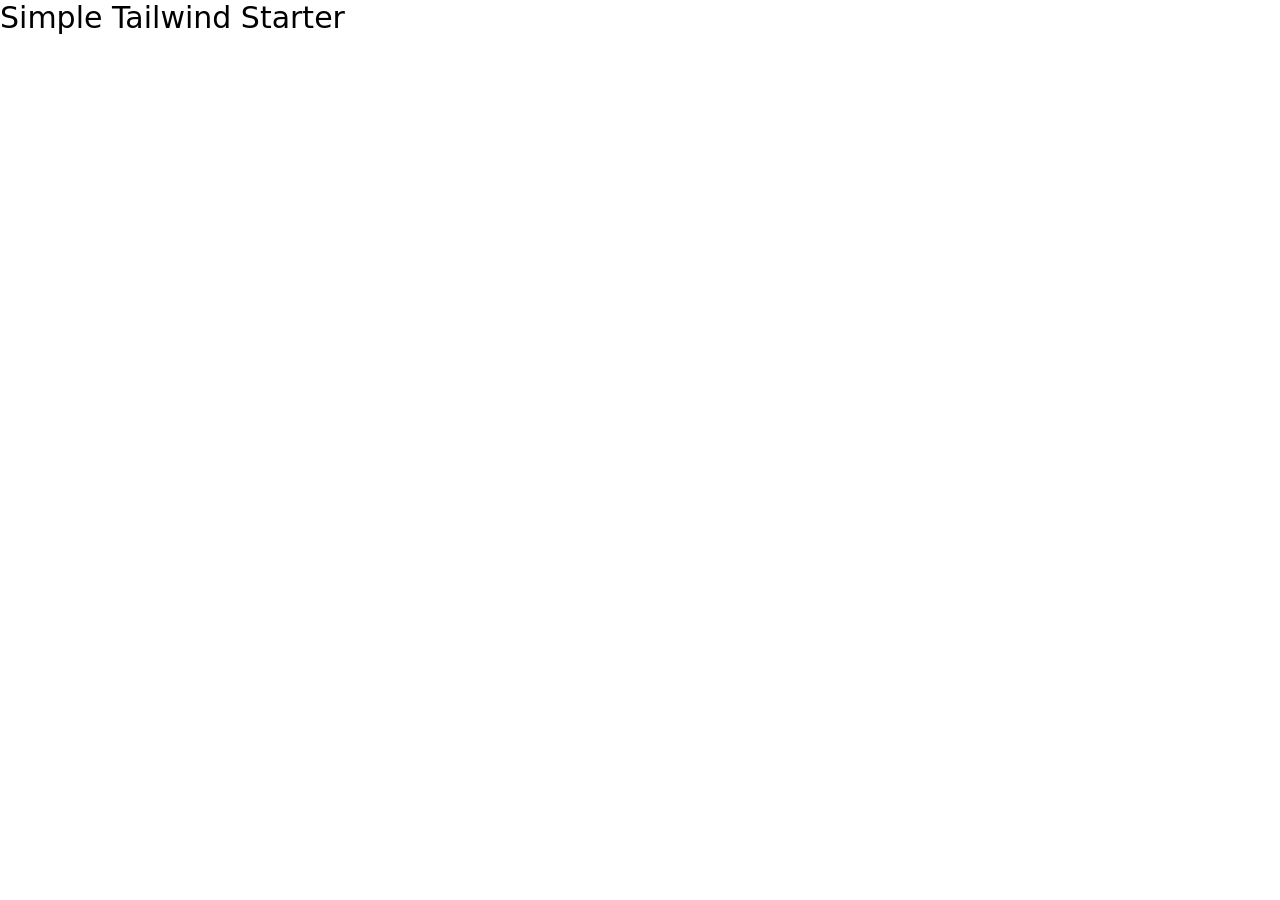
==== index.html @ d938ade9 "setup and initialization" ====
<!DOCTYPE html>
<html lang="en">
  <head>
    <meta charset="UTF-8" />
    <meta name="viewport" content="width=device-width, initial-scale=1.0" />
    <link rel="preconnect" href="https://fonts.googleapis.com" />
    <link rel="preconnect" href="https://fonts.gstatic.com" crossorigin />
    <link
      href="https://fonts.googleapis.com/css2?family=Bai+Jamjuree:wght@400;600&family=Mulish:wght@300;400;500;600;700&display=swap"
      rel="stylesheet"
    />
    <link rel="stylesheet" href="css/style.css" />
    <title>Clipboard</title>
  </head>
  <body>
    <h1 class="text-3xl">Simple Tailwind Starter</h1>
  </body>
</html>
---- css/style.css ----
/*
! tailwindcss v3.3.3 | MIT License | https://tailwindcss.com
*/

/*
1. Prevent padding and border from affecting element width. (https://github.com/mozdevs/cssremedy/issues/4)
2. Allow adding a border to an element by just adding a border-width. (https://github.com/tailwindcss/tailwindcss/pull/116)
*/

*,
::before,
::after {
  box-sizing: border-box;
  /* 1 */
  border-width: 0;
  /* 2 */
  border-style: solid;
  /* 2 */
  border-color: #e5e7eb;
  /* 2 */
}

::before,
::after {
  --tw-content: '';
}

/*
1. Use a consistent sensible line-height in all browsers.
2. Prevent adjustments of font size after orientation changes in iOS.
3. Use a more readable tab size.
4. Use the user's configured `sans` font-family by default.
5. Use the user's configured `sans` font-feature-settings by default.
6. Use the user's configured `sans` font-variation-settings by default.
*/

html {
  line-height: 1.5;
  /* 1 */
  -webkit-text-size-adjust: 100%;
  /* 2 */
  -moz-tab-size: 4;
  /* 3 */
  -o-tab-size: 4;
     tab-size: 4;
  /* 3 */
  font-family: ui-sans-serif, system-ui, -apple-system, BlinkMacSystemFont, "Segoe UI", Roboto, "Helvetica Neue", Arial, "Noto Sans", sans-serif, "Apple Color Emoji", "Segoe UI Emoji", "Segoe UI Symbol", "Noto Color Emoji";
  /* 4 */
  font-feature-settings: normal;
  /* 5 */
  font-variation-settings: normal;
  /* 6 */
}

/*
1. Remove the margin in all browsers.
2. Inherit line-height from `html` so users can set them as a class directly on the `html` element.
*/

body {
  margin: 0;
  /* 1 */
  line-height: inherit;
  /* 2 */
}

/*
1. Add the correct height in Firefox.
2. Correct the inheritance of border color in Firefox. (https://bugzilla.mozilla.org/show_bug.cgi?id=190655)
3. Ensure horizontal rules are visible by default.
*/

hr {
  height: 0;
  /* 1 */
  color: inherit;
  /* 2 */
  border-top-width: 1px;
  /* 3 */
}

/*
Add the correct text decoration in Chrome, Edge, and Safari.
*/

abbr:where([title]) {
  -webkit-text-decoration: underline dotted;
          text-decoration: underline dotted;
}

/*
Remove the default font size and weight for headings.
*/

h1,
h2,
h3,
h4,
h5,
h6 {
  font-size: inherit;
  font-weight: inherit;
}

/*
Reset links to optimize for opt-in styling instead of opt-out.
*/

a {
  color: inherit;
  text-decoration: inherit;
}

/*
Add the correct font weight in Edge and Safari.
*/

b,
strong {
  font-weight: bolder;
}

/*
1. Use the user's configured `mono` font family by default.
2. Correct the odd `em` font sizing in all browsers.
*/

code,
kbd,
samp,
pre {
  font-family: ui-monospace, SFMono-Regular, Menlo, Monaco, Consolas, "Liberation Mono", "Courier New", monospace;
  /* 1 */
  font-size: 1em;
  /* 2 */
}

/*
Add the correct font size in all browsers.
*/

small {
  font-size: 80%;
}

/*
Prevent `sub` and `sup` elements from affecting the line height in all browsers.
*/

sub,
sup {
  font-size: 75%;
  line-height: 0;
  position: relative;
  vertical-align: baseline;
}

sub {
  bottom: -0.25em;
}

sup {
  top: -0.5em;
}

/*
1. Remove text indentation from table contents in Chrome and Safari. (https://bugs.chromium.org/p/chromium/issues/detail?id=999088, https://bugs.webkit.org/show_bug.cgi?id=201297)
2. Correct table border color inheritance in all Chrome and Safari. (https://bugs.chromium.org/p/chromium/issues/detail?id=935729, https://bugs.webkit.org/show_bug.cgi?id=195016)
3. Remove gaps between table borders by default.
*/

table {
  text-indent: 0;
  /* 1 */
  border-color: inherit;
  /* 2 */
  border-collapse: collapse;
  /* 3 */
}

/*
1. Change the font styles in all browsers.
2. Remove the margin in Firefox and Safari.
3. Remove default padding in all browsers.
*/

button,
input,
optgroup,
select,
textarea {
  font-family: inherit;
  /* 1 */
  font-feature-settings: inherit;
  /* 1 */
  font-variation-settings: inherit;
  /* 1 */
  font-size: 100%;
  /* 1 */
  font-weight: inherit;
  /* 1 */
  line-height: inherit;
  /* 1 */
  color: inherit;
  /* 1 */
  margin: 0;
  /* 2 */
  padding: 0;
  /* 3 */
}

/*
Remove the inheritance of text transform in Edge and Firefox.
*/

button,
select {
  text-transform: none;
}

/*
1. Correct the inability to style clickable types in iOS and Safari.
2. Remove default button styles.
*/

button,
[type='button'],
[type='reset'],
[type='submit'] {
  -webkit-appearance: button;
  /* 1 */
  background-color: transparent;
  /* 2 */
  background-image: none;
  /* 2 */
}

/*
Use the modern Firefox focus style for all focusable elements.
*/

:-moz-focusring {
  outline: auto;
}

/*
Remove the additional `:invalid` styles in Firefox. (https://github.com/mozilla/gecko-dev/blob/2f9eacd9d3d995c937b4251a5557d95d494c9be1/layout/style/res/forms.css#L728-L737)
*/

:-moz-ui-invalid {
  box-shadow: none;
}

/*
Add the correct vertical alignment in Chrome and Firefox.
*/

progress {
  vertical-align: baseline;
}

/*
Correct the cursor style of increment and decrement buttons in Safari.
*/

::-webkit-inner-spin-button,
::-webkit-outer-spin-button {
  height: auto;
}

/*
1. Correct the odd appearance in Chrome and Safari.
2. Correct the outline style in Safari.
*/

[type='search'] {
  -webkit-appearance: textfield;
  /* 1 */
  outline-offset: -2px;
  /* 2 */
}

/*
Remove the inner padding in Chrome and Safari on macOS.
*/

::-webkit-search-decoration {
  -webkit-appearance: none;
}

/*
1. Correct the inability to style clickable types in iOS and Safari.
2. Change font properties to `inherit` in Safari.
*/

::-webkit-file-upload-button {
  -webkit-appearance: button;
  /* 1 */
  font: inherit;
  /* 2 */
}

/*
Add the correct display in Chrome and Safari.
*/

summary {
  display: list-item;
}

/*
Removes the default spacing and border for appropriate elements.
*/

blockquote,
dl,
dd,
h1,
h2,
h3,
h4,
h5,
h6,
hr,
figure,
p,
pre {
  margin: 0;
}

fieldset {
  margin: 0;
  padding: 0;
}

legend {
  padding: 0;
}

ol,
ul,
menu {
  list-style: none;
  margin: 0;
  padding: 0;
}

/*
Reset default styling for dialogs.
*/

dialog {
  padding: 0;
}

/*
Prevent resizing textareas horizontally by default.
*/

textarea {
  resize: vertical;
}

/*
1. Reset the default placeholder opacity in Firefox. (https://github.com/tailwindlabs/tailwindcss/issues/3300)
2. Set the default placeholder color to the user's configured gray 400 color.
*/

input::-moz-placeholder, textarea::-moz-placeholder {
  opacity: 1;
  /* 1 */
  color: #9ca3af;
  /* 2 */
}

input::placeholder,
textarea::placeholder {
  opacity: 1;
  /* 1 */
  color: #9ca3af;
  /* 2 */
}

/*
Set the default cursor for buttons.
*/

button,
[role="button"] {
  cursor: pointer;
}

/*
Make sure disabled buttons don't get the pointer cursor.
*/

:disabled {
  cursor: default;
}

/*
1. Make replaced elements `display: block` by default. (https://github.com/mozdevs/cssremedy/issues/14)
2. Add `vertical-align: middle` to align replaced elements more sensibly by default. (https://github.com/jensimmons/cssremedy/issues/14#issuecomment-634934210)
   This can trigger a poorly considered lint error in some tools but is included by design.
*/

img,
svg,
video,
canvas,
audio,
iframe,
embed,
object {
  display: block;
  /* 1 */
  vertical-align: middle;
  /* 2 */
}

/*
Constrain images and videos to the parent width and preserve their intrinsic aspect ratio. (https://github.com/mozdevs/cssremedy/issues/14)
*/

img,
video {
  max-width: 100%;
  height: auto;
}

/* Make elements with the HTML hidden attribute stay hidden by default */

[hidden] {
  display: none;
}

*, ::before, ::after {
  --tw-border-spacing-x: 0;
  --tw-border-spacing-y: 0;
  --tw-translate-x: 0;
  --tw-translate-y: 0;
  --tw-rotate: 0;
  --tw-skew-x: 0;
  --tw-skew-y: 0;
  --tw-scale-x: 1;
  --tw-scale-y: 1;
  --tw-pan-x:  ;
  --tw-pan-y:  ;
  --tw-pinch-zoom:  ;
  --tw-scroll-snap-strictness: proximity;
  --tw-gradient-from-position:  ;
  --tw-gradient-via-position:  ;
  --tw-gradient-to-position:  ;
  --tw-ordinal:  ;
  --tw-slashed-zero:  ;
  --tw-numeric-figure:  ;
  --tw-numeric-spacing:  ;
  --tw-numeric-fraction:  ;
  --tw-ring-inset:  ;
  --tw-ring-offset-width: 0px;
  --tw-ring-offset-color: #fff;
  --tw-ring-color: rgb(59 130 246 / 0.5);
  --tw-ring-offset-shadow: 0 0 #0000;
  --tw-ring-shadow: 0 0 #0000;
  --tw-shadow: 0 0 #0000;
  --tw-shadow-colored: 0 0 #0000;
  --tw-blur:  ;
  --tw-brightness:  ;
  --tw-contrast:  ;
  --tw-grayscale:  ;
  --tw-hue-rotate:  ;
  --tw-invert:  ;
  --tw-saturate:  ;
  --tw-sepia:  ;
  --tw-drop-shadow:  ;
  --tw-backdrop-blur:  ;
  --tw-backdrop-brightness:  ;
  --tw-backdrop-contrast:  ;
  --tw-backdrop-grayscale:  ;
  --tw-backdrop-hue-rotate:  ;
  --tw-backdrop-invert:  ;
  --tw-backdrop-opacity:  ;
  --tw-backdrop-saturate:  ;
  --tw-backdrop-sepia:  ;
}

::backdrop {
  --tw-border-spacing-x: 0;
  --tw-border-spacing-y: 0;
  --tw-translate-x: 0;
  --tw-translate-y: 0;
  --tw-rotate: 0;
  --tw-skew-x: 0;
  --tw-skew-y: 0;
  --tw-scale-x: 1;
  --tw-scale-y: 1;
  --tw-pan-x:  ;
  --tw-pan-y:  ;
  --tw-pinch-zoom:  ;
  --tw-scroll-snap-strictness: proximity;
  --tw-gradient-from-position:  ;
  --tw-gradient-via-position:  ;
  --tw-gradient-to-position:  ;
  --tw-ordinal:  ;
  --tw-slashed-zero:  ;
  --tw-numeric-figure:  ;
  --tw-numeric-spacing:  ;
  --tw-numeric-fraction:  ;
  --tw-ring-inset:  ;
  --tw-ring-offset-width: 0px;
  --tw-ring-offset-color: #fff;
  --tw-ring-color: rgb(59 130 246 / 0.5);
  --tw-ring-offset-shadow: 0 0 #0000;
  --tw-ring-shadow: 0 0 #0000;
  --tw-shadow: 0 0 #0000;
  --tw-shadow-colored: 0 0 #0000;
  --tw-blur:  ;
  --tw-brightness:  ;
  --tw-contrast:  ;
  --tw-grayscale:  ;
  --tw-hue-rotate:  ;
  --tw-invert:  ;
  --tw-saturate:  ;
  --tw-sepia:  ;
  --tw-drop-shadow:  ;
  --tw-backdrop-blur:  ;
  --tw-backdrop-brightness:  ;
  --tw-backdrop-contrast:  ;
  --tw-backdrop-grayscale:  ;
  --tw-backdrop-hue-rotate:  ;
  --tw-backdrop-invert:  ;
  --tw-backdrop-opacity:  ;
  --tw-backdrop-saturate:  ;
  --tw-backdrop-sepia:  ;
}

.bg-red-100 {
  --tw-bg-opacity: 1;
  background-color: rgb(254 226 226 / var(--tw-bg-opacity));
}

.text-3xl {
  font-size: 1.875rem;
  line-height: 2.25rem;
}
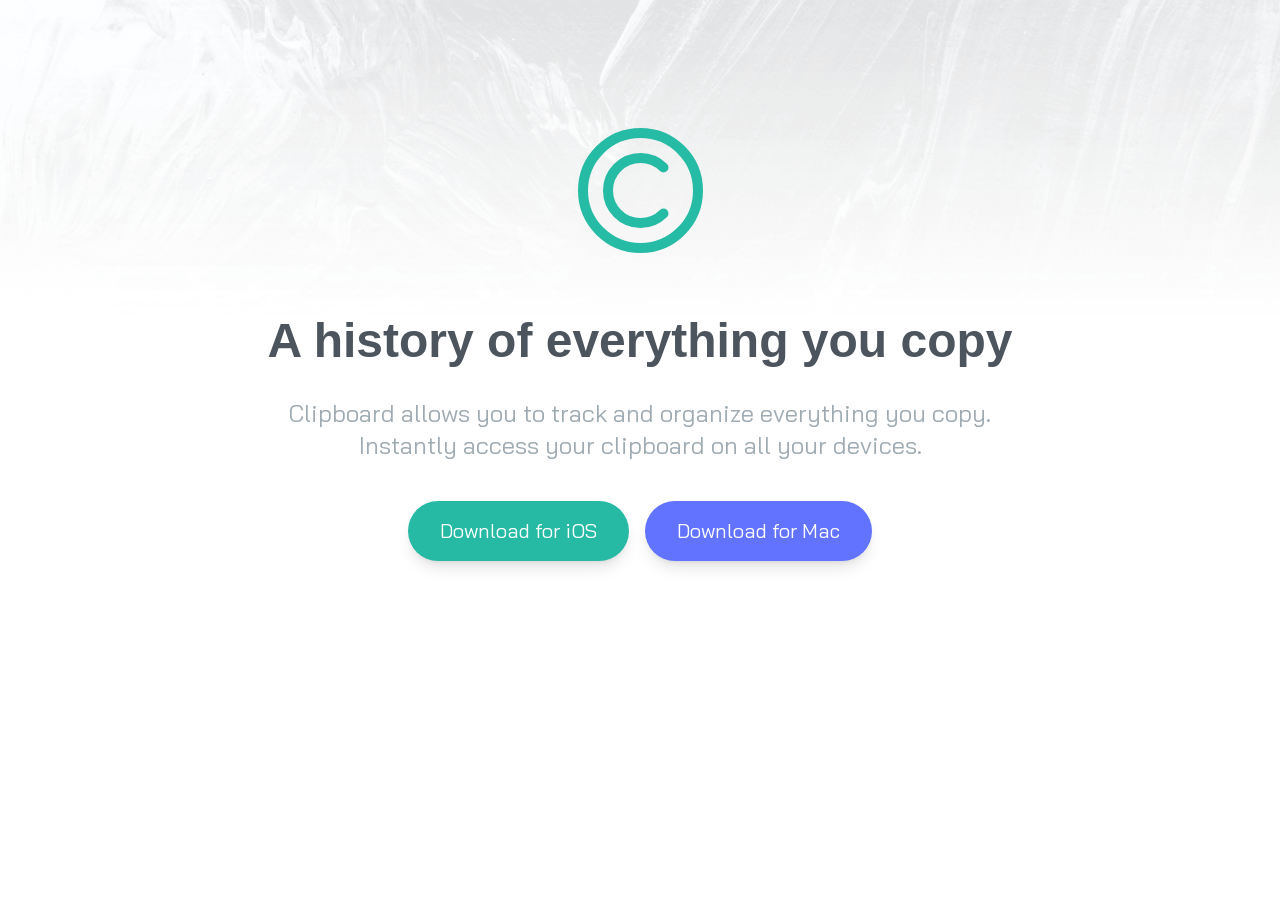
==== commit ba92f287: "hero section" ====
--- a/index.html
+++ b/index.html
@@ -13,6 +13,47 @@
     <title>Clipboard</title>
   </head>
   <body>
-    <h1 class="text-3xl">Simple Tailwind Starter</h1>
+    <!-- Hero Section -->
+    <section id="hero">
+      <div class="max-w-6xl mx-auto text-center mb-40 px-10 pt-16">
+        <svg
+          width="125"
+          height="125"
+          class="mx-auto my-16"
+          xmlns="http://www.w3.org/2000/svg"
+        >
+          <g stroke="#26BBA4" stroke-width="10" fill="none" fill-rule="evenodd">
+            <circle cx="62.5" cy="62.5" r="57.5" />
+            <path
+              d="M85.481 85.481c-12.692 12.692-33.27 12.692-45.962 0s-12.692-33.27 0-45.962 33.27-12.692 45.962 0"
+              stroke-linecap="round"
+            />
+          </g>
+        </svg>
+        <h3 class="mb-8 text-4xl font-bold text-darkGrayishBlue md:text-5xl">
+          A history of everything you copy
+        </h3>
+        <p class="max-w-3xl mx-auto mb-10 text-2xl text-grayishBlue">
+          Clipboard allows you to track and organize everything you copy.
+          Instantly access your clipboard on all your devices.
+        </p>
+
+        <!-- Button Container -->
+        <div
+          class="flex flex-col justify-center w-full space-y-6 text-xl text-white md:flex-row md:space-y-0 md:space-x-4"
+        >
+          <a
+            href="#"
+            class="p-4 px-8 rounded-full shadow-lg bg-strongCyan duration-200 hover:opacity-80"
+            >Download for iOS
+          </a>
+          <a
+            href="#"
+            class="p-4 px-8 rounded-full shadow-lg bg-lightBlue duration-200 hover:opacity-80"
+            >Download for Mac
+          </a>
+        </div>
+      </div>
+    </section>
   </body>
 </html>
--- a/css/style.css
+++ b/css/style.css
@@ -44,7 +44,7 @@
   -o-tab-size: 4;
      tab-size: 4;
   /* 3 */
-  font-family: ui-sans-serif, system-ui, -apple-system, BlinkMacSystemFont, "Segoe UI", Roboto, "Helvetica Neue", Arial, "Noto Sans", sans-serif, "Apple Color Emoji", "Segoe UI Emoji", "Segoe UI Symbol", "Noto Color Emoji";
+  font-family: Bai Jamjuree, sans-serif;
   /* 4 */
   font-feature-settings: normal;
   /* 5 */
@@ -534,12 +534,173 @@
   --tw-backdrop-sepia:  ;
 }
 
-.bg-red-100 {
+.mx-auto {
+  margin-left: auto;
+  margin-right: auto;
+}
+
+.my-16 {
+  margin-top: 4rem;
+  margin-bottom: 4rem;
+}
+
+.mb-10 {
+  margin-bottom: 2.5rem;
+}
+
+.mb-40 {
+  margin-bottom: 10rem;
+}
+
+.mb-8 {
+  margin-bottom: 2rem;
+}
+
+.flex {
+  display: flex;
+}
+
+.w-full {
+  width: 100%;
+}
+
+.max-w-3xl {
+  max-width: 48rem;
+}
+
+.max-w-6xl {
+  max-width: 72rem;
+}
+
+.flex-col {
+  flex-direction: column;
+}
+
+.justify-center {
+  justify-content: center;
+}
+
+.space-y-6 > :not([hidden]) ~ :not([hidden]) {
+  --tw-space-y-reverse: 0;
+  margin-top: calc(1.5rem * calc(1 - var(--tw-space-y-reverse)));
+  margin-bottom: calc(1.5rem * var(--tw-space-y-reverse));
+}
+
+.rounded-full {
+  border-radius: 9999px;
+}
+
+.bg-lightBlue {
   --tw-bg-opacity: 1;
-  background-color: rgb(254 226 226 / var(--tw-bg-opacity));
-}
-
-.text-3xl {
-  font-size: 1.875rem;
-  line-height: 2.25rem;
-}
+  background-color: hsl(233 100% 69% / var(--tw-bg-opacity));
+}
+
+.bg-strongCyan {
+  --tw-bg-opacity: 1;
+  background-color: hsl(171 66% 44% / var(--tw-bg-opacity));
+}
+
+.p-4 {
+  padding: 1rem;
+}
+
+.px-10 {
+  padding-left: 2.5rem;
+  padding-right: 2.5rem;
+}
+
+.px-8 {
+  padding-left: 2rem;
+  padding-right: 2rem;
+}
+
+.pt-16 {
+  padding-top: 4rem;
+}
+
+.text-center {
+  text-align: center;
+}
+
+.text-2xl {
+  font-size: 1.5rem;
+  line-height: 2rem;
+}
+
+.text-4xl {
+  font-size: 2.25rem;
+  line-height: 2.5rem;
+}
+
+.text-xl {
+  font-size: 1.25rem;
+  line-height: 1.75rem;
+}
+
+.font-bold {
+  font-weight: 700;
+}
+
+.text-darkGrayishBlue {
+  --tw-text-opacity: 1;
+  color: hsl(210 10% 33% / var(--tw-text-opacity));
+}
+
+.text-grayishBlue {
+  --tw-text-opacity: 1;
+  color: hsl(201 11% 66% / var(--tw-text-opacity));
+}
+
+.text-white {
+  --tw-text-opacity: 1;
+  color: rgb(255 255 255 / var(--tw-text-opacity));
+}
+
+.shadow-lg {
+  --tw-shadow: 0 10px 15px -3px rgb(0 0 0 / 0.1), 0 4px 6px -4px rgb(0 0 0 / 0.1);
+  --tw-shadow-colored: 0 10px 15px -3px var(--tw-shadow-color), 0 4px 6px -4px var(--tw-shadow-color);
+  box-shadow: var(--tw-ring-offset-shadow, 0 0 #0000), var(--tw-ring-shadow, 0 0 #0000), var(--tw-shadow);
+}
+
+.duration-200 {
+  transition-duration: 200ms;
+}
+
+body {
+  background-image: url("../images/bg-header-desktop.png");
+  background-repeat: no-repeat;
+  background-size: contain;
+}
+
+@media (max-width: 576px) {
+  body {
+    background-image: url("../images/bg-header-mobile.png");
+  }
+}
+
+.hover\:opacity-80:hover {
+  opacity: 0.8;
+}
+
+@media (min-width: 768px) {
+  .md\:flex-row {
+    flex-direction: row;
+  }
+
+  .md\:space-x-4 > :not([hidden]) ~ :not([hidden]) {
+    --tw-space-x-reverse: 0;
+    margin-right: calc(1rem * var(--tw-space-x-reverse));
+    margin-left: calc(1rem * calc(1 - var(--tw-space-x-reverse)));
+  }
+
+  .md\:space-y-0 > :not([hidden]) ~ :not([hidden]) {
+    --tw-space-y-reverse: 0;
+    margin-top: calc(0px * calc(1 - var(--tw-space-y-reverse)));
+    margin-bottom: calc(0px * var(--tw-space-y-reverse));
+  }
+
+  .md\:text-5xl {
+    font-size: 3rem;
+    line-height: 1;
+  }
+}
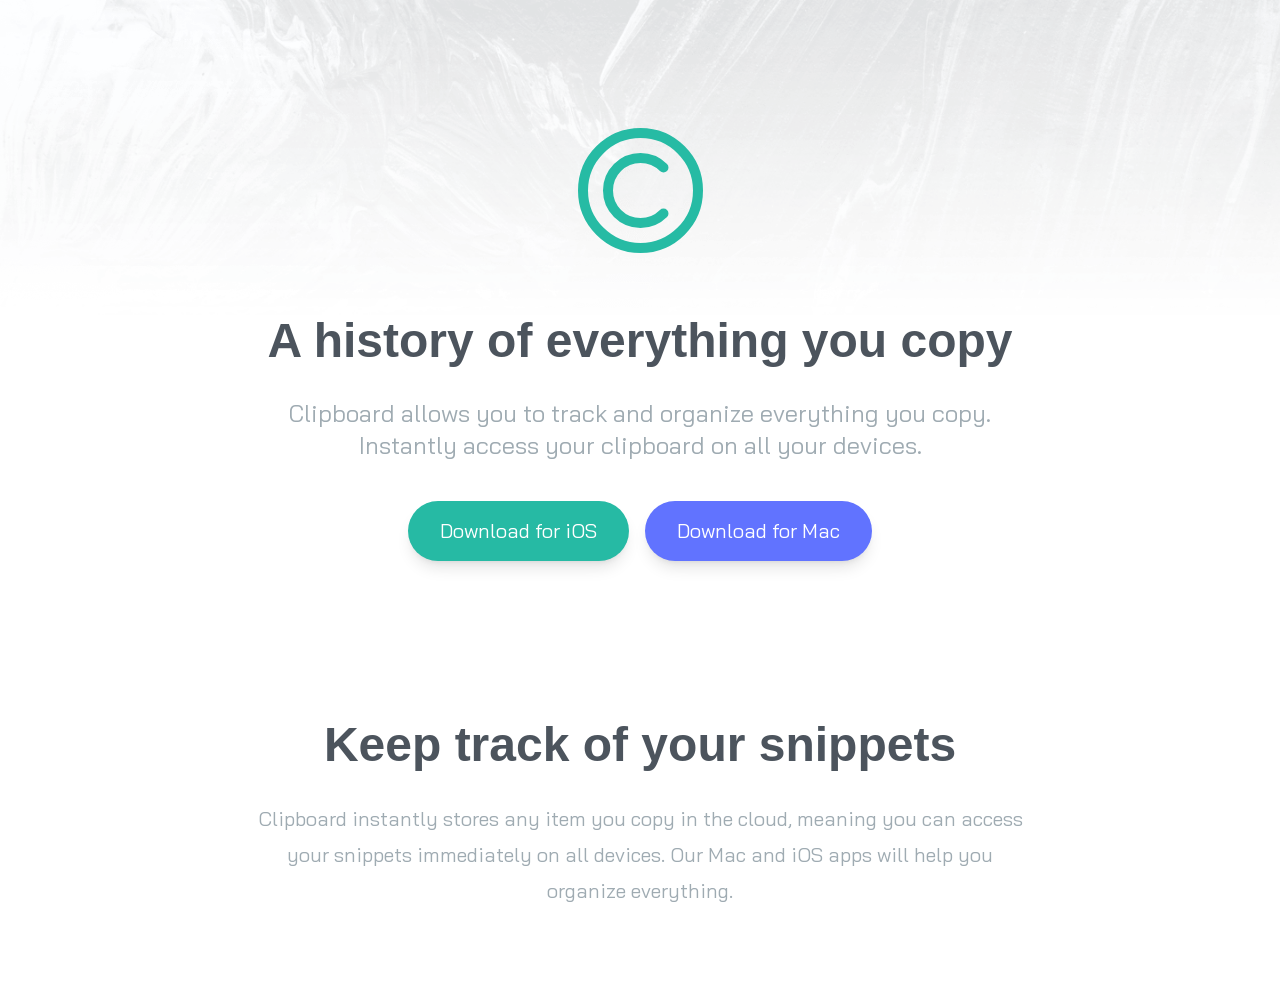
==== commit 0c9942af: "snippets section" ====
--- a/index.html
+++ b/index.html
@@ -15,7 +15,7 @@
   <body>
     <!-- Hero Section -->
     <section id="hero">
-      <div class="max-w-6xl mx-auto text-center mb-40 px-10 pt-16">
+      <div class="section-container mb-40 px-10 pt-16">
         <svg
           width="125"
           height="125"
@@ -30,18 +30,14 @@
             />
           </g>
         </svg>
-        <h3 class="mb-8 text-4xl font-bold text-darkGrayishBlue md:text-5xl">
-          A history of everything you copy
-        </h3>
+        <h3>A history of everything you copy</h3>
         <p class="max-w-3xl mx-auto mb-10 text-2xl text-grayishBlue">
           Clipboard allows you to track and organize everything you copy.
           Instantly access your clipboard on all your devices.
         </p>
 
         <!-- Button Container -->
-        <div
-          class="flex flex-col justify-center w-full space-y-6 text-xl text-white md:flex-row md:space-y-0 md:space-x-4"
-        >
+        <div class="button-container">
           <a
             href="#"
             class="p-4 px-8 rounded-full shadow-lg bg-strongCyan duration-200 hover:opacity-80"
@@ -55,5 +51,19 @@
         </div>
       </div>
     </section>
+
+    <!-- Snippets Section -->
+    <section id="snippets">
+      <div class="section-container my-20 px-10">
+        <h3>Keep track of your snippets</h3>
+        <p
+          class="max-w-3xl mx-auto mb-24 text-xl leading-9 text-center text-grayishBlue"
+        >
+          Clipboard instantly stores any item you copy in the cloud, meaning you
+          can access your snippets immediately on all devices. Our Mac and iOS
+          apps will help you organize everything.
+        </p>
+      </div>
+    </section>
   </body>
 </html>
--- a/css/style.css
+++ b/css/style.css
@@ -432,6 +432,22 @@
 
 [hidden] {
   display: none;
+}
+
+h3 {
+  margin-bottom: 2rem;
+  font-size: 2.25rem;
+  line-height: 2.5rem;
+  font-weight: 700;
+  --tw-text-opacity: 1;
+  color: hsl(210 10% 33% / var(--tw-text-opacity));
+}
+
+@media (min-width: 768px) {
+  h3 {
+    font-size: 3rem;
+    line-height: 1;
+  }
 }
 
 *, ::before, ::after {
@@ -544,46 +560,25 @@
   margin-bottom: 4rem;
 }
 
+.my-20 {
+  margin-top: 5rem;
+  margin-bottom: 5rem;
+}
+
 .mb-10 {
   margin-bottom: 2.5rem;
 }
 
+.mb-24 {
+  margin-bottom: 6rem;
+}
+
 .mb-40 {
   margin-bottom: 10rem;
 }
 
-.mb-8 {
-  margin-bottom: 2rem;
-}
-
-.flex {
-  display: flex;
-}
-
-.w-full {
-  width: 100%;
-}
-
 .max-w-3xl {
   max-width: 48rem;
-}
-
-.max-w-6xl {
-  max-width: 72rem;
-}
-
-.flex-col {
-  flex-direction: column;
-}
-
-.justify-center {
-  justify-content: center;
-}
-
-.space-y-6 > :not([hidden]) ~ :not([hidden]) {
-  --tw-space-y-reverse: 0;
-  margin-top: calc(1.5rem * calc(1 - var(--tw-space-y-reverse)));
-  margin-bottom: calc(1.5rem * var(--tw-space-y-reverse));
 }
 
 .rounded-full {
@@ -627,33 +622,18 @@
   line-height: 2rem;
 }
 
-.text-4xl {
-  font-size: 2.25rem;
-  line-height: 2.5rem;
-}
-
 .text-xl {
   font-size: 1.25rem;
   line-height: 1.75rem;
 }
 
-.font-bold {
-  font-weight: 700;
-}
-
-.text-darkGrayishBlue {
-  --tw-text-opacity: 1;
-  color: hsl(210 10% 33% / var(--tw-text-opacity));
+.leading-9 {
+  line-height: 2.25rem;
 }
 
 .text-grayishBlue {
   --tw-text-opacity: 1;
   color: hsl(201 11% 66% / var(--tw-text-opacity));
-}
-
-.text-white {
-  --tw-text-opacity: 1;
-  color: rgb(255 255 255 / var(--tw-text-opacity));
 }
 
 .shadow-lg {
@@ -666,6 +646,48 @@
   transition-duration: 200ms;
 }
 
+.section-container {
+  margin-left: auto;
+  margin-right: auto;
+  max-width: 72rem;
+  text-align: center;
+}
+
+.button-container {
+  display: flex;
+  width: 100%;
+  flex-direction: column;
+  justify-content: center;
+}
+
+.button-container > :not([hidden]) ~ :not([hidden]) {
+  --tw-space-y-reverse: 0;
+  margin-top: calc(1.5rem * calc(1 - var(--tw-space-y-reverse)));
+  margin-bottom: calc(1.5rem * var(--tw-space-y-reverse));
+}
+
+.button-container {
+  font-size: 1.25rem;
+  line-height: 1.75rem;
+  --tw-text-opacity: 1;
+  color: rgb(255 255 255 / var(--tw-text-opacity));
+}
+
+@media (min-width: 768px) {
+  .button-container {
+    flex-direction: row;
+  }
+
+  .button-container > :not([hidden]) ~ :not([hidden]) {
+    --tw-space-y-reverse: 0;
+    margin-top: calc(0px * calc(1 - var(--tw-space-y-reverse)));
+    margin-bottom: calc(0px * var(--tw-space-y-reverse));
+    --tw-space-x-reverse: 0;
+    margin-right: calc(1rem * var(--tw-space-x-reverse));
+    margin-left: calc(1rem * calc(1 - var(--tw-space-x-reverse)));
+  }
+}
+
 body {
   background-image: url("../images/bg-header-desktop.png");
   background-repeat: no-repeat;
@@ -681,26 +703,3 @@
 .hover\:opacity-80:hover {
   opacity: 0.8;
 }
-
-@media (min-width: 768px) {
-  .md\:flex-row {
-    flex-direction: row;
-  }
-
-  .md\:space-x-4 > :not([hidden]) ~ :not([hidden]) {
-    --tw-space-x-reverse: 0;
-    margin-right: calc(1rem * var(--tw-space-x-reverse));
-    margin-left: calc(1rem * calc(1 - var(--tw-space-x-reverse)));
-  }
-
-  .md\:space-y-0 > :not([hidden]) ~ :not([hidden]) {
-    --tw-space-y-reverse: 0;
-    margin-top: calc(0px * calc(1 - var(--tw-space-y-reverse)));
-    margin-bottom: calc(0px * var(--tw-space-y-reverse));
-  }
-
-  .md\:text-5xl {
-    font-size: 3rem;
-    line-height: 1;
-  }
-}
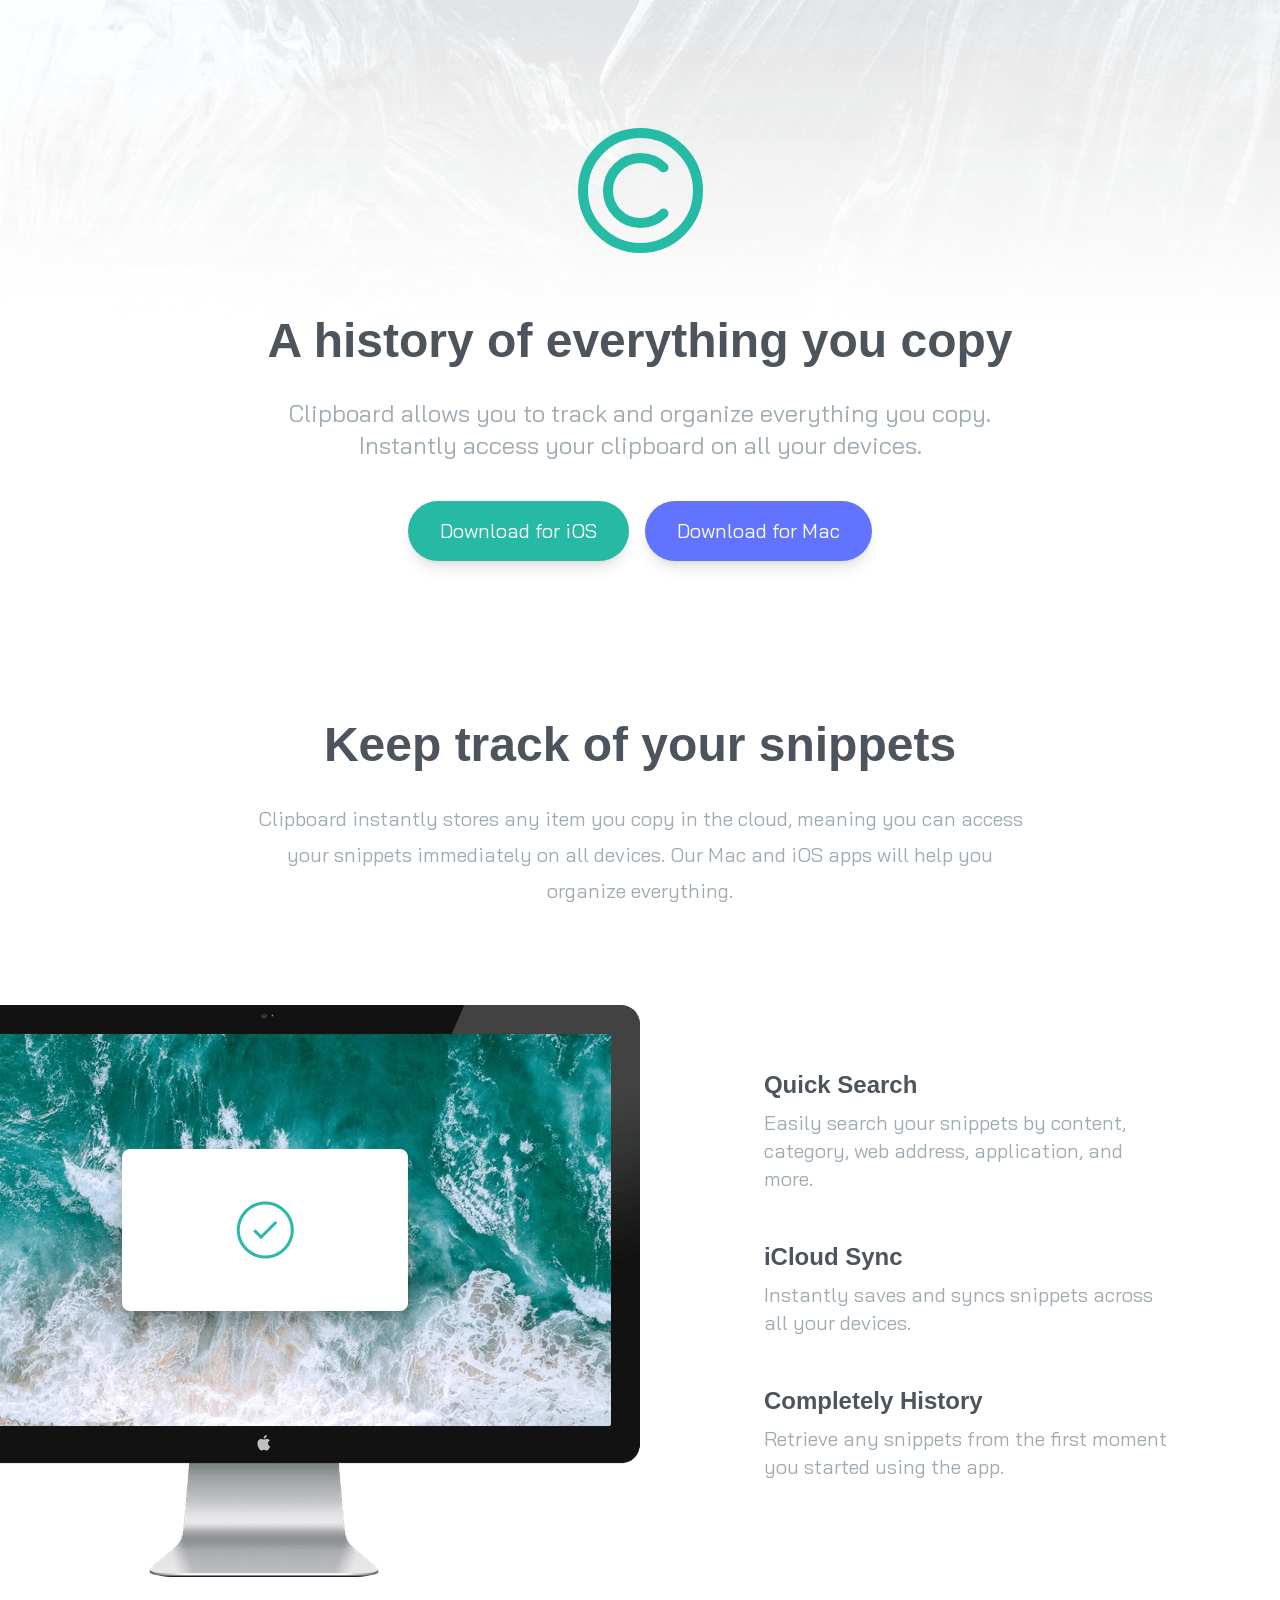
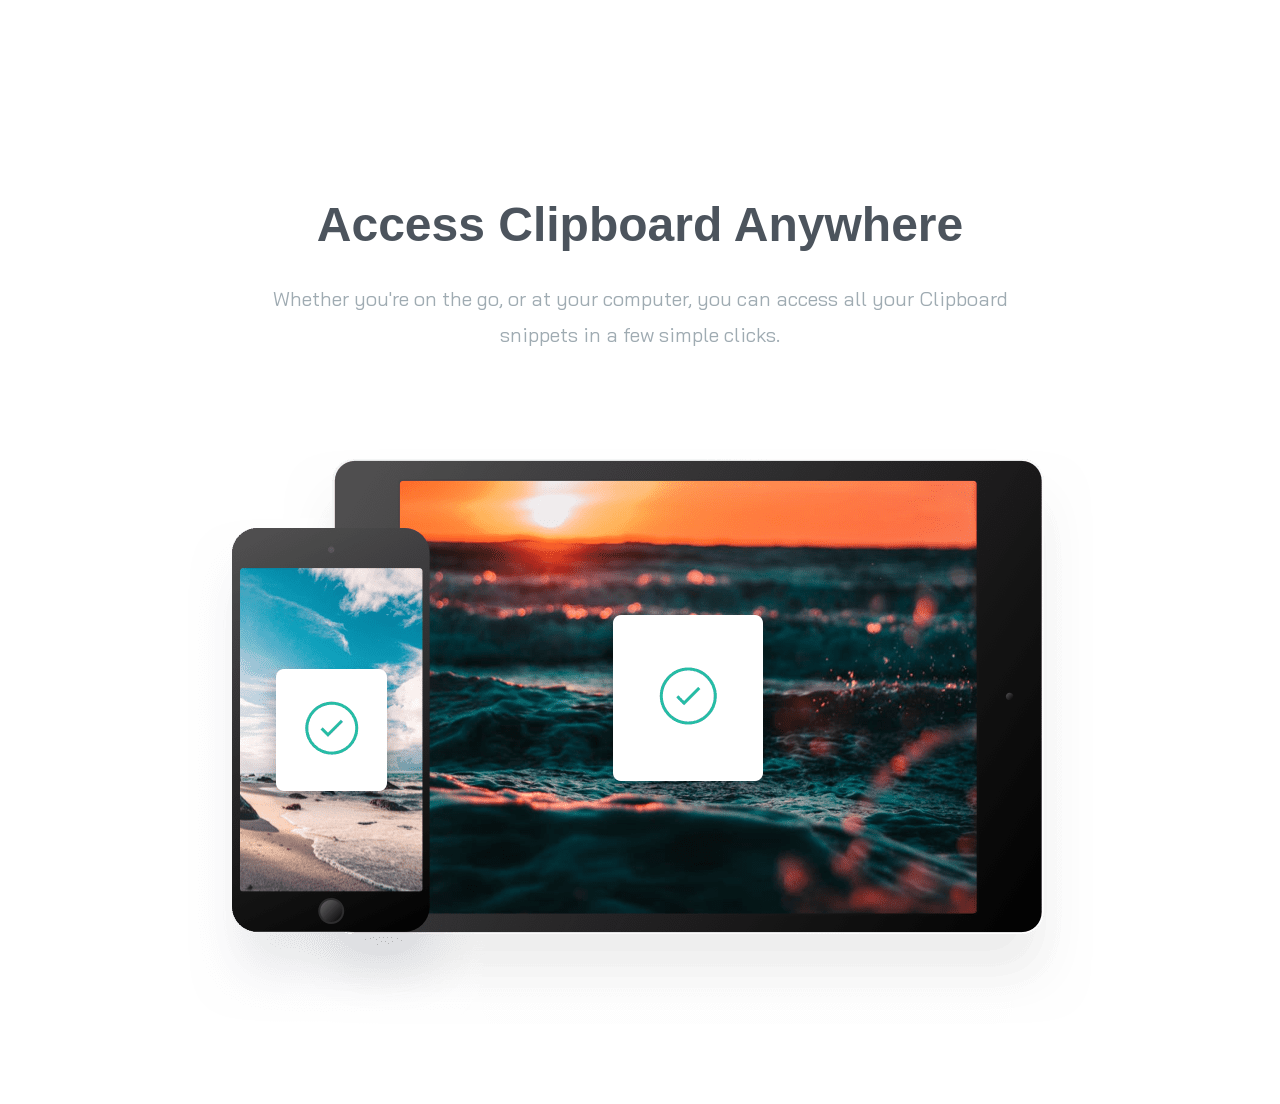
==== commit c0e5c291: "features section" ====
--- a/index.html
+++ b/index.html
@@ -65,5 +65,70 @@
         </p>
       </div>
     </section>
+
+    <!-- Features Section -->
+    <section id="features">
+      <div class="section-container my-20">
+        <div class="relative flex flex-col md:flex-row md:space-x-32">
+          <!-- Image -->
+          <div class="md:w-1/2">
+            <img
+              src="images/image-computer.png"
+              alt=""
+              class="md:absolute top-0 right-[50%]"
+            />
+          </div>
+
+          <!-- Items Container -->
+          <div
+            class="flex flex-col mt-16 mb-24 space-y-12 text-xl md:w-1/2 md:mb-60 md:text-left md:pl-16"
+          >
+            <!-- Item 1 -->
+            <div>
+              <h5 class="mb-2 text-2xl font-bold text-darkGrayishBlue">
+                Quick Search
+              </h5>
+              <p class="max-w-md text-grayishBlue">
+                Easily search your snippets by content, category, web address,
+                application, and more.
+              </p>
+            </div>
+            <!-- Item 2 -->
+            <div>
+              <h5 class="mb-2 text-2xl font-bold text-darkGrayishBlue">
+                iCloud Sync
+              </h5>
+              <p class="max-w-md text-grayishBlue">
+                Instantly saves and syncs snippets across all your devices.
+              </p>
+            </div>
+            <!-- Item 3 -->
+            <div>
+              <h5 class="mb-2 text-2xl font-bold text-darkGrayishBlue">
+                Completely History
+              </h5>
+              <p class="max-w-md text-grayishBlue">
+                Retrieve any snippets from the first moment you started using
+                the app.
+              </p>
+            </div>
+          </div>
+        </div>
+      </div>
+    </section>
+
+    <!-- Access Anywhere Section -->
+    <section id="access">
+      <div class="section-container my-20">
+        <h3>Access Clipboard Anywhere</h3>
+        <p
+          class="max-w-3xl mx-auto mb-24 text-xl leading-9 text-center text-grayishBlue"
+        >
+          Whether you're on the go, or at your computer, you can access all your
+          Clipboard snippets in a few simple clicks.
+        </p>
+        <img src="images/image-devices.png" alt="" class="mx-auto" />
+      </div>
+    </section>
   </body>
 </html>
--- a/css/style.css
+++ b/css/style.css
@@ -550,6 +550,18 @@
   --tw-backdrop-sepia:  ;
 }
 
+.relative {
+  position: relative;
+}
+
+.right-\[50\%\] {
+  right: 50%;
+}
+
+.top-0 {
+  top: 0px;
+}
+
 .mx-auto {
   margin-left: auto;
   margin-right: auto;
@@ -577,8 +589,34 @@
   margin-bottom: 10rem;
 }
 
+.mt-16 {
+  margin-top: 4rem;
+}
+
+.mb-2 {
+  margin-bottom: 0.5rem;
+}
+
+.flex {
+  display: flex;
+}
+
 .max-w-3xl {
   max-width: 48rem;
+}
+
+.max-w-md {
+  max-width: 28rem;
+}
+
+.flex-col {
+  flex-direction: column;
+}
+
+.space-y-12 > :not([hidden]) ~ :not([hidden]) {
+  --tw-space-y-reverse: 0;
+  margin-top: calc(3rem * calc(1 - var(--tw-space-y-reverse)));
+  margin-bottom: calc(3rem * var(--tw-space-y-reverse));
 }
 
 .rounded-full {
@@ -627,6 +665,10 @@
   line-height: 1.75rem;
 }
 
+.font-bold {
+  font-weight: 700;
+}
+
 .leading-9 {
   line-height: 2.25rem;
 }
@@ -634,6 +676,11 @@
 .text-grayishBlue {
   --tw-text-opacity: 1;
   color: hsl(201 11% 66% / var(--tw-text-opacity));
+}
+
+.text-darkGrayishBlue {
+  --tw-text-opacity: 1;
+  color: hsl(210 10% 33% / var(--tw-text-opacity));
 }
 
 .shadow-lg {
@@ -650,6 +697,8 @@
   margin-left: auto;
   margin-right: auto;
   max-width: 72rem;
+  padding-left: 2.5rem;
+  padding-right: 2.5rem;
   text-align: center;
 }
 
@@ -703,3 +752,35 @@
 .hover\:opacity-80:hover {
   opacity: 0.8;
 }
+
+@media (min-width: 768px) {
+  .md\:absolute {
+    position: absolute;
+  }
+
+  .md\:mb-60 {
+    margin-bottom: 15rem;
+  }
+
+  .md\:w-1\/2 {
+    width: 50%;
+  }
+
+  .md\:flex-row {
+    flex-direction: row;
+  }
+
+  .md\:space-x-32 > :not([hidden]) ~ :not([hidden]) {
+    --tw-space-x-reverse: 0;
+    margin-right: calc(8rem * var(--tw-space-x-reverse));
+    margin-left: calc(8rem * calc(1 - var(--tw-space-x-reverse)));
+  }
+
+  .md\:pl-16 {
+    padding-left: 4rem;
+  }
+
+  .md\:text-left {
+    text-align: left;
+  }
+}
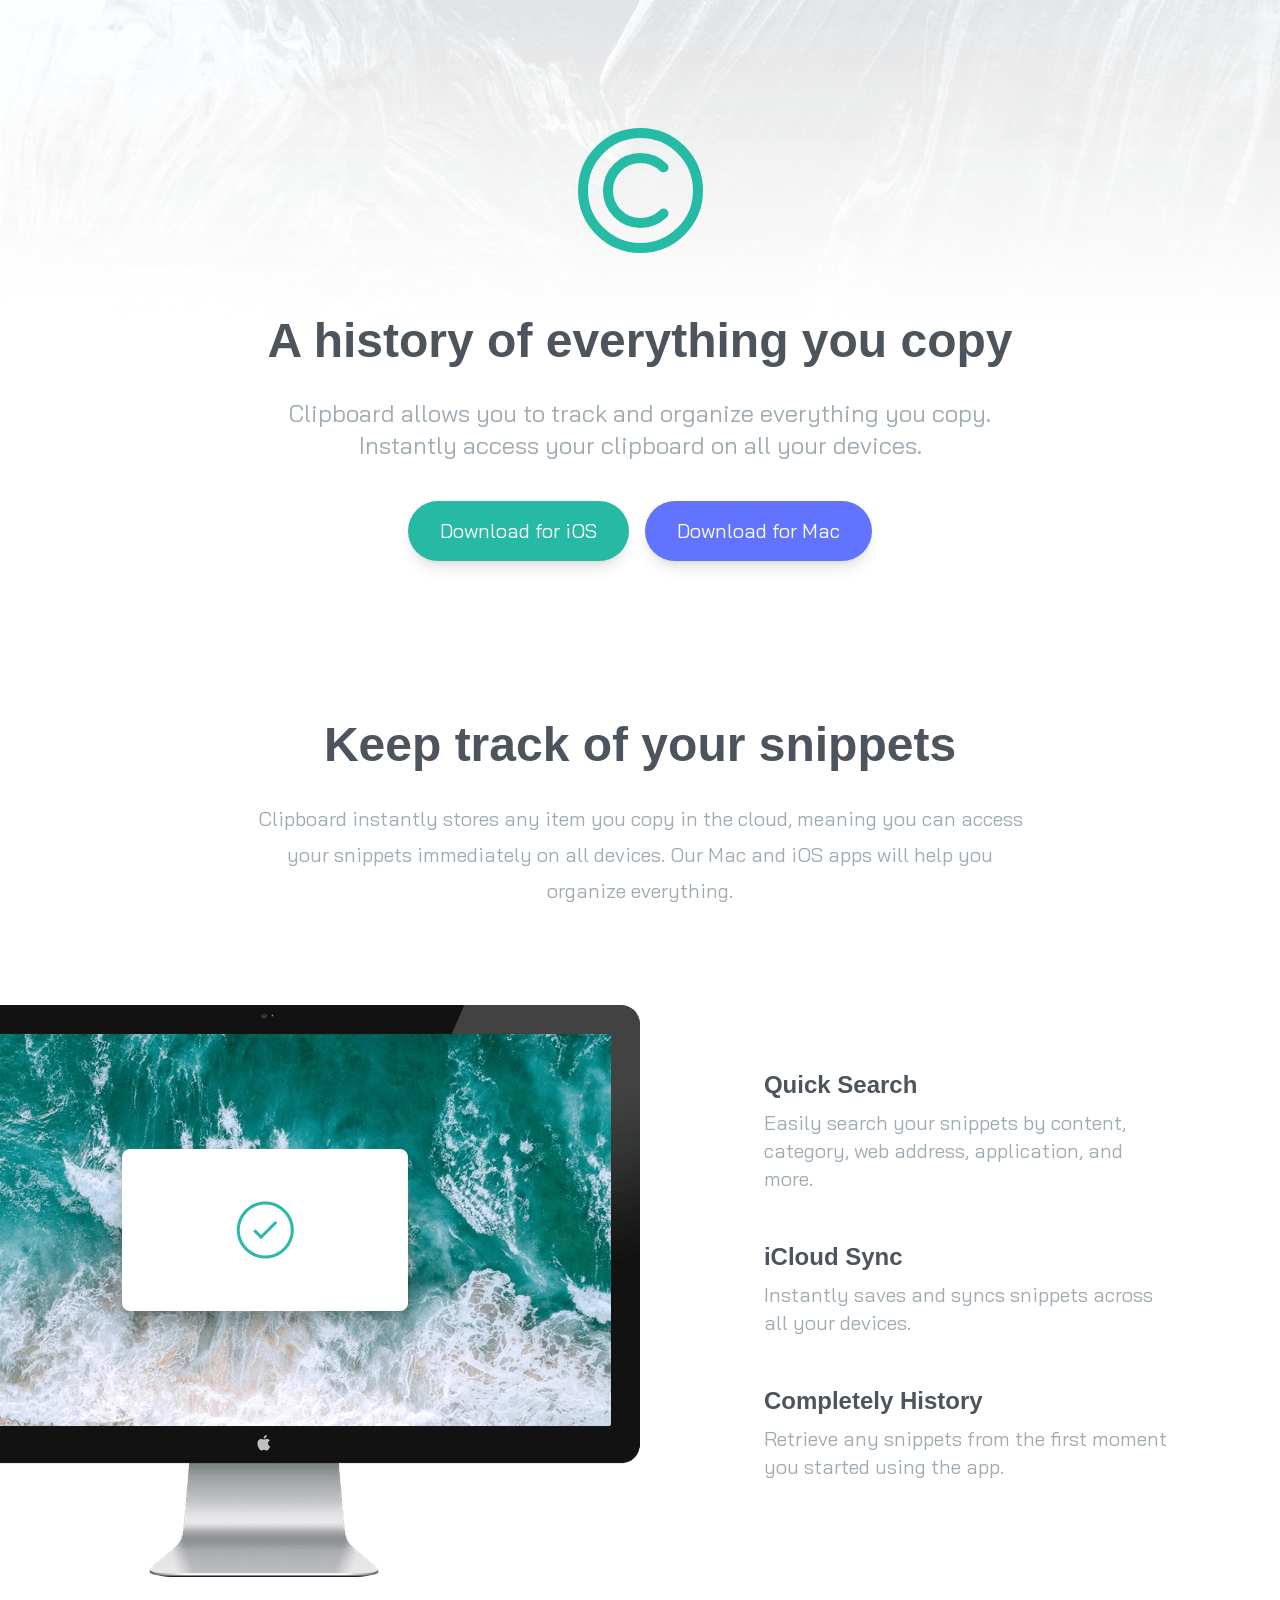
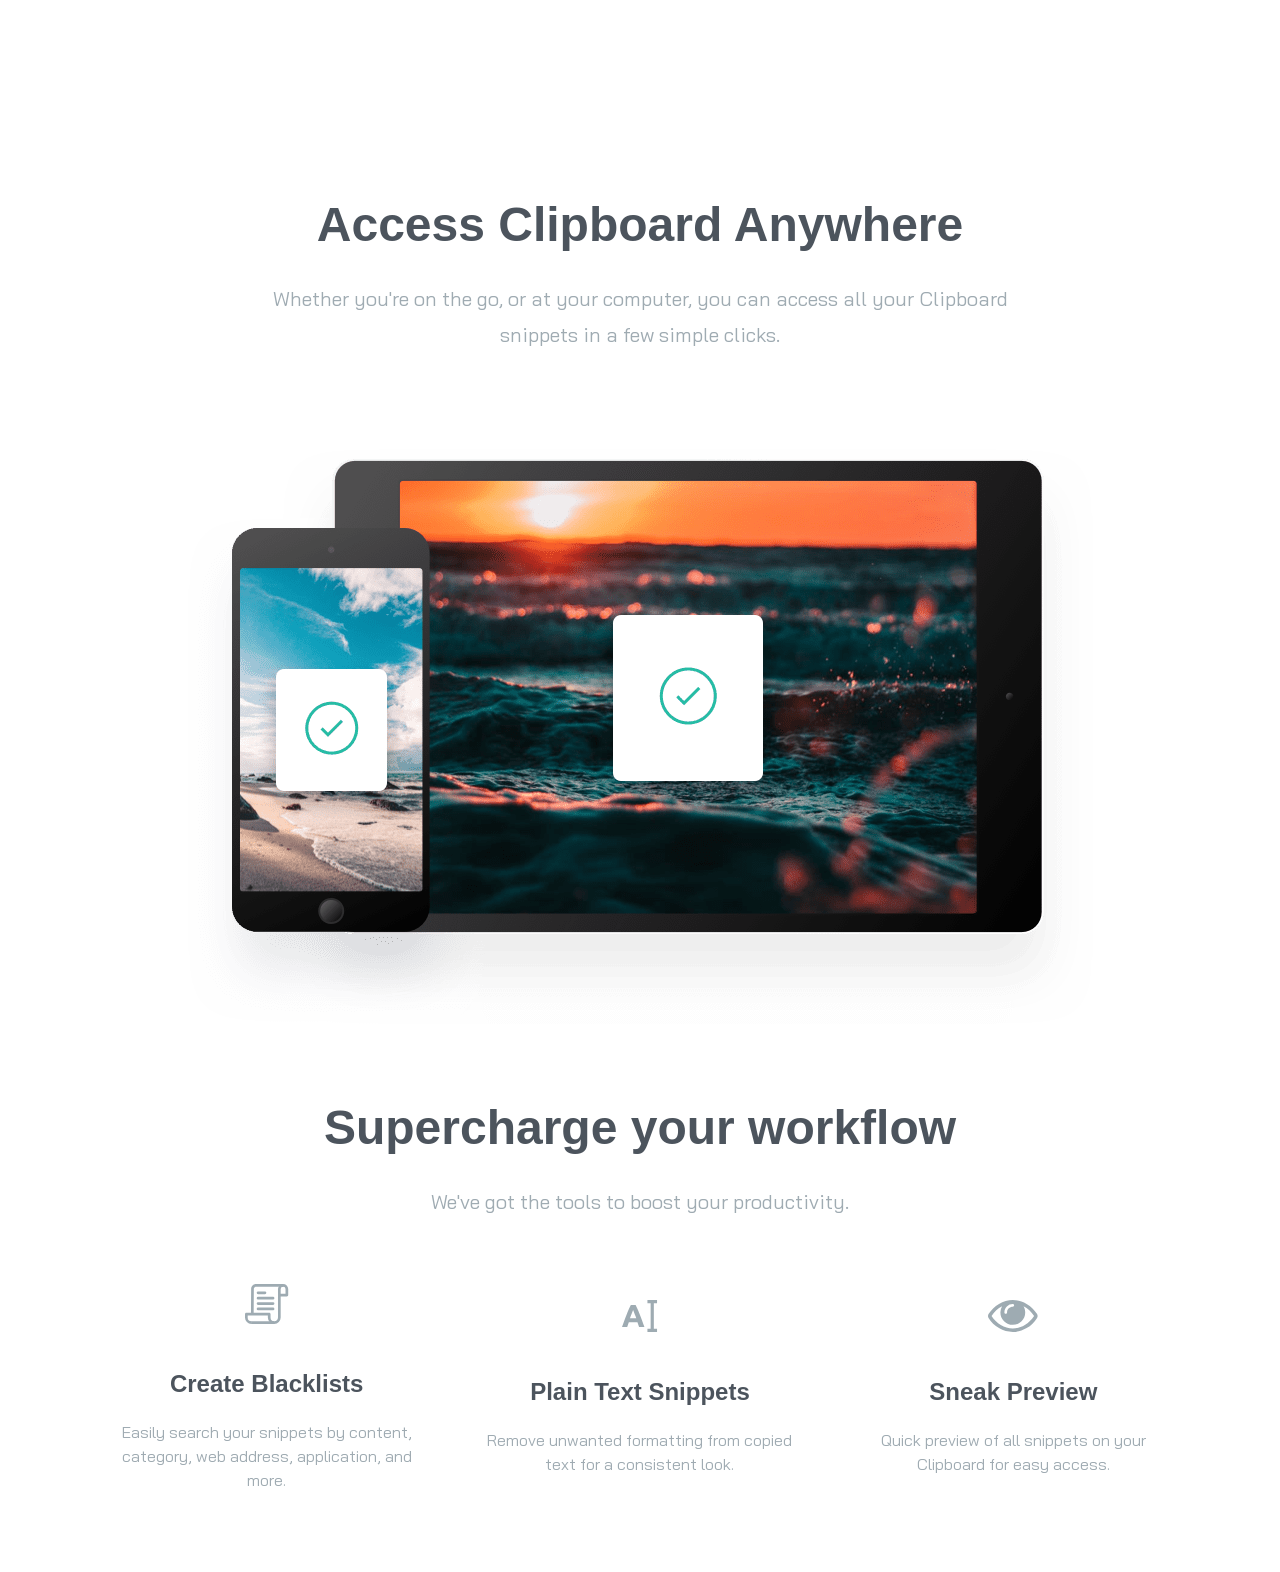
==== commit a736e1b8: "supercharge section" ====
--- a/index.html
+++ b/index.html
@@ -56,9 +56,7 @@
     <section id="snippets">
       <div class="section-container my-20 px-10">
         <h3>Keep track of your snippets</h3>
-        <p
-          class="max-w-3xl mx-auto mb-24 text-xl leading-9 text-center text-grayishBlue"
-        >
+        <p class="section-content mb-24">
           Clipboard instantly stores any item you copy in the cloud, meaning you
           can access your snippets immediately on all devices. Our Mac and iOS
           apps will help you organize everything.
@@ -85,9 +83,7 @@
           >
             <!-- Item 1 -->
             <div>
-              <h5 class="mb-2 text-2xl font-bold text-darkGrayishBlue">
-                Quick Search
-              </h5>
+              <h5>Quick Search</h5>
               <p class="max-w-md text-grayishBlue">
                 Easily search your snippets by content, category, web address,
                 application, and more.
@@ -95,18 +91,14 @@
             </div>
             <!-- Item 2 -->
             <div>
-              <h5 class="mb-2 text-2xl font-bold text-darkGrayishBlue">
-                iCloud Sync
-              </h5>
+              <h5>iCloud Sync</h5>
               <p class="max-w-md text-grayishBlue">
                 Instantly saves and syncs snippets across all your devices.
               </p>
             </div>
             <!-- Item 3 -->
             <div>
-              <h5 class="mb-2 text-2xl font-bold text-darkGrayishBlue">
-                Completely History
-              </h5>
+              <h5>Completely History</h5>
               <p class="max-w-md text-grayishBlue">
                 Retrieve any snippets from the first moment you started using
                 the app.
@@ -121,14 +113,93 @@
     <section id="access">
       <div class="section-container my-20">
         <h3>Access Clipboard Anywhere</h3>
-        <p
-          class="max-w-3xl mx-auto mb-24 text-xl leading-9 text-center text-grayishBlue"
-        >
+        <p class="section-content mb-24">
           Whether you're on the go, or at your computer, you can access all your
           Clipboard snippets in a few simple clicks.
         </p>
         <img src="images/image-devices.png" alt="" class="mx-auto" />
       </div>
     </section>
+
+    <!-- Supercharge Section -->
+    <section id="supercharge">
+      <div class="section-container my-20">
+        <h3>Supercharge your workflow</h3>
+        <p class="section-content mb-16">
+          We've got the tools to boost your productivity.
+        </p>
+        <!-- Items Container -->
+        <div
+          class="flex flex-col items-center justify-between space-y-16 md:flex-row md:space-y-0 md:space-x-12"
+        >
+          <!-- Item 1 -->
+          <div class="flex flex-col items-center space-y-5">
+            <svg
+              width="44"
+              height="40"
+              class="mb-6"
+              xmlns="http://www.w3.org/2000/svg"
+            >
+              <g fill="#9EABB2" fill-rule="nonzero">
+                <path
+                  d="M11.07 0C8.353 0 6.14 2.192 6.14 4.876l-.179 25.278 2.69.02.179-25.289c0-1.21 1.005-2.196 2.24-2.196h27.027V0H11.071z"
+                />
+                <path
+                  d="M38.097 0a5.115 5.115 0 00-5.11 5.11v28.37c0 2.052-1.668 3.72-3.72 3.72a3.725 3.725 0 01-3.72-3.72V30.21c0-.743-.601-1.345-1.344-1.345H1.345C.602 28.864 0 29.466 0 30.21v3.272a6.417 6.417 0 006.41 6.409V37.2a3.724 3.724 0 01-3.72-3.72v-1.927h20.168v1.928a6.417 6.417 0 006.41 6.409 6.417 6.417 0 006.409-6.41V12.46h6.185c.743 0 1.345-.602 1.345-1.345V5.11A5.115 5.115 0 0038.097 0zm2.42 9.77h-4.84V5.11a2.423 2.423 0 012.42-2.42 2.423 2.423 0 012.42 2.42v4.66z"
+                />
+                <path
+                  d="M6.14 37.201h22.813v2.689H6.14zM19.99 7.485h-6.947a1.345 1.345 0 100 2.69h6.947a1.345 1.345 0 100-2.69zM28.057 12.863H13.043a1.345 1.345 0 100 2.69h15.014a1.345 1.345 0 100-2.69zM28.057 18.242H13.043a1.345 1.345 0 100 2.69h15.014a1.344 1.344 0 100-2.69zM28.057 23.62H13.043a1.345 1.345 0 100 2.69h15.014a1.345 1.345 0 100-2.69z"
+                />
+              </g>
+            </svg>
+            <h5>Create Blacklists</h5>
+            <p class="max-w-md text-grayishBlue">
+              Easily search your snippets by content, category, web address,
+              application, and more.
+            </p>
+          </div>
+
+          <!-- Item 2 -->
+          <div class="flex flex-col items-center space-y-5">
+            <svg
+              width="36"
+              height="32"
+              class="mb-6"
+              xmlns="http://www.w3.org/2000/svg"
+            >
+              <path
+                d="M17.872 14.736a235.39 235.39 0 012.192 5.744c.746 2.027 1.536 4.24 2.368 6.64h-5.344a44.4 44.4 0 00-.784-2.368c-.288-.81-.57-1.632-.848-2.432h-8.64c-.278.8-.56 1.621-.848 2.432a44.4 44.4 0 00-.784 2.368H0a371.54 371.54 0 012.368-6.644 233.104 233.104 0 012.192-5.748 206.71 206.71 0 012.112-5.112c.693-1.61 1.413-3.136 2.16-4.736H13.6c.725 1.6 1.44 3.125 2.144 4.736.704 1.61 1.413 3.328 2.128 5.12zM7.968 18.32h6.303c-.34-.96-.671-1.878-.991-2.752a94.407 94.407 0 00-.912-2.4c-.288-.725-.539-1.365-.752-1.92-.214-.555-.384-.992-.512-1.313-.107.32-.267.758-.48 1.313a1241.872 1241.872 0 00-1.648 4.32c-.331.874-.667 1.792-1.008 2.752zM35.04 3.2h-3.2v25.6h3.2V32h-9.6v-3.2h3.2V3.2h-3.2V0h9.6v3.2z"
+                fill="#9EABB2"
+                fill-rule="nonzero"
+              />
+            </svg>
+            <h5>Plain Text Snippets</h5>
+            <p class="max-w-md text-grayishBlue">
+              Remove unwanted formatting from copied text for a consistent look.
+            </p>
+          </div>
+
+          <!-- Item 3 -->
+          <div class="flex flex-col items-center space-y-5">
+            <svg
+              width="50"
+              height="32"
+              class="mb-6"
+              xmlns="http://www.w3.org/2000/svg"
+            >
+              <path
+                d="M49.059 14.072c-2.585-4.227-6.06-7.623-10.424-10.188C34.27 1.318 29.66.035 24.806.035c-4.854 0-9.464 1.283-13.829 3.849C6.612 6.449 3.137 9.845.554 14.072c-.37.646-.554 1.283-.554 1.91 0 .628.185 1.265.554 1.91 2.583 4.227 6.058 7.624 10.423 10.189 4.365 2.565 8.975 3.847 13.83 3.847 4.853 0 9.463-1.277 13.828-3.833 4.365-2.557 7.84-5.957 10.424-10.202.369-.646.553-1.283.553-1.91 0-.628-.184-1.265-.553-1.911zM18.867 6.5c1.652-1.652 3.631-2.478 5.939-2.478.369 0 .683.13.941.388.258.258.388.572.388.941 0 .37-.13.683-.387.941a1.28 1.28 0 01-.942.388c-1.587 0-2.944.563-4.07 1.689-1.126 1.126-1.688 2.482-1.688 4.07 0 .369-.13.683-.388.941a1.28 1.28 0 01-.941.388c-.37 0-.683-.13-.942-.388a1.282 1.282 0 01-.388-.942c0-2.306.827-4.286 2.478-5.938zm17.969 18.522c-3.701 2.242-7.71 3.364-12.03 3.364-4.319 0-8.329-1.121-12.03-3.364-3.7-2.243-6.777-5.256-9.232-9.04 2.805-4.356 6.321-7.614 10.548-9.773a12.099 12.099 0 00-1.689 6.23c0 3.414 1.214 6.334 3.64 8.762 2.428 2.427 5.349 3.64 8.763 3.64 3.415 0 6.335-1.213 8.762-3.64 2.428-2.427 3.641-5.348 3.641-8.763 0-2.233-.563-4.31-1.689-6.229 4.227 2.16 7.743 5.418 10.548 9.773-2.454 3.784-5.532 6.797-9.232 9.04z"
+                fill="#9EABB2"
+                fill-rule="nonzero"
+              />
+            </svg>
+            <h5>Sneak Preview</h5>
+            <p class="max-w-md text-grayishBlue">
+              Quick preview of all snippets on your Clipboard for easy access.
+            </p>
+          </div>
+        </div>
+      </div>
+    </section>
   </body>
 </html>
--- a/css/style.css
+++ b/css/style.css
@@ -448,6 +448,15 @@
     font-size: 3rem;
     line-height: 1;
   }
+}
+
+h5 {
+  margin-bottom: 0.5rem;
+  font-size: 1.5rem;
+  line-height: 2rem;
+  font-weight: 700;
+  --tw-text-opacity: 1;
+  color: hsl(210 10% 33% / var(--tw-text-opacity));
 }
 
 *, ::before, ::after {
@@ -581,6 +590,14 @@
   margin-bottom: 2.5rem;
 }
 
+.mb-16 {
+  margin-bottom: 4rem;
+}
+
+.mb-2 {
+  margin-bottom: 0.5rem;
+}
+
 .mb-24 {
   margin-bottom: 6rem;
 }
@@ -589,14 +606,14 @@
   margin-bottom: 10rem;
 }
 
+.mb-6 {
+  margin-bottom: 1.5rem;
+}
+
 .mt-16 {
   margin-top: 4rem;
 }
 
-.mb-2 {
-  margin-bottom: 0.5rem;
-}
-
 .flex {
   display: flex;
 }
@@ -611,6 +628,14 @@
 
 .flex-col {
   flex-direction: column;
+}
+
+.items-center {
+  align-items: center;
+}
+
+.justify-between {
+  justify-content: space-between;
 }
 
 .space-y-12 > :not([hidden]) ~ :not([hidden]) {
@@ -619,6 +644,18 @@
   margin-bottom: calc(3rem * var(--tw-space-y-reverse));
 }
 
+.space-y-16 > :not([hidden]) ~ :not([hidden]) {
+  --tw-space-y-reverse: 0;
+  margin-top: calc(4rem * calc(1 - var(--tw-space-y-reverse)));
+  margin-bottom: calc(4rem * var(--tw-space-y-reverse));
+}
+
+.space-y-5 > :not([hidden]) ~ :not([hidden]) {
+  --tw-space-y-reverse: 0;
+  margin-top: calc(1.25rem * calc(1 - var(--tw-space-y-reverse)));
+  margin-bottom: calc(1.25rem * var(--tw-space-y-reverse));
+}
+
 .rounded-full {
   border-radius: 9999px;
 }
@@ -651,10 +688,6 @@
   padding-top: 4rem;
 }
 
-.text-center {
-  text-align: center;
-}
-
 .text-2xl {
   font-size: 1.5rem;
   line-height: 2rem;
@@ -669,18 +702,14 @@
   font-weight: 700;
 }
 
-.leading-9 {
-  line-height: 2.25rem;
+.text-darkGrayishBlue {
+  --tw-text-opacity: 1;
+  color: hsl(210 10% 33% / var(--tw-text-opacity));
 }
 
 .text-grayishBlue {
   --tw-text-opacity: 1;
   color: hsl(201 11% 66% / var(--tw-text-opacity));
-}
-
-.text-darkGrayishBlue {
-  --tw-text-opacity: 1;
-  color: hsl(210 10% 33% / var(--tw-text-opacity));
 }
 
 .shadow-lg {
@@ -737,6 +766,17 @@
   }
 }
 
+.section-content {
+  margin-left: auto;
+  margin-right: auto;
+  max-width: 48rem;
+  text-align: center;
+  font-size: 1.25rem;
+  line-height: 2.25rem;
+  --tw-text-opacity: 1;
+  color: hsl(201 11% 66% / var(--tw-text-opacity));
+}
+
 body {
   background-image: url("../images/bg-header-desktop.png");
   background-repeat: no-repeat;
@@ -770,12 +810,24 @@
     flex-direction: row;
   }
 
+  .md\:space-x-12 > :not([hidden]) ~ :not([hidden]) {
+    --tw-space-x-reverse: 0;
+    margin-right: calc(3rem * var(--tw-space-x-reverse));
+    margin-left: calc(3rem * calc(1 - var(--tw-space-x-reverse)));
+  }
+
   .md\:space-x-32 > :not([hidden]) ~ :not([hidden]) {
     --tw-space-x-reverse: 0;
     margin-right: calc(8rem * var(--tw-space-x-reverse));
     margin-left: calc(8rem * calc(1 - var(--tw-space-x-reverse)));
   }
 
+  .md\:space-y-0 > :not([hidden]) ~ :not([hidden]) {
+    --tw-space-y-reverse: 0;
+    margin-top: calc(0px * calc(1 - var(--tw-space-y-reverse)));
+    margin-bottom: calc(0px * var(--tw-space-y-reverse));
+  }
+
   .md\:pl-16 {
     padding-left: 4rem;
   }
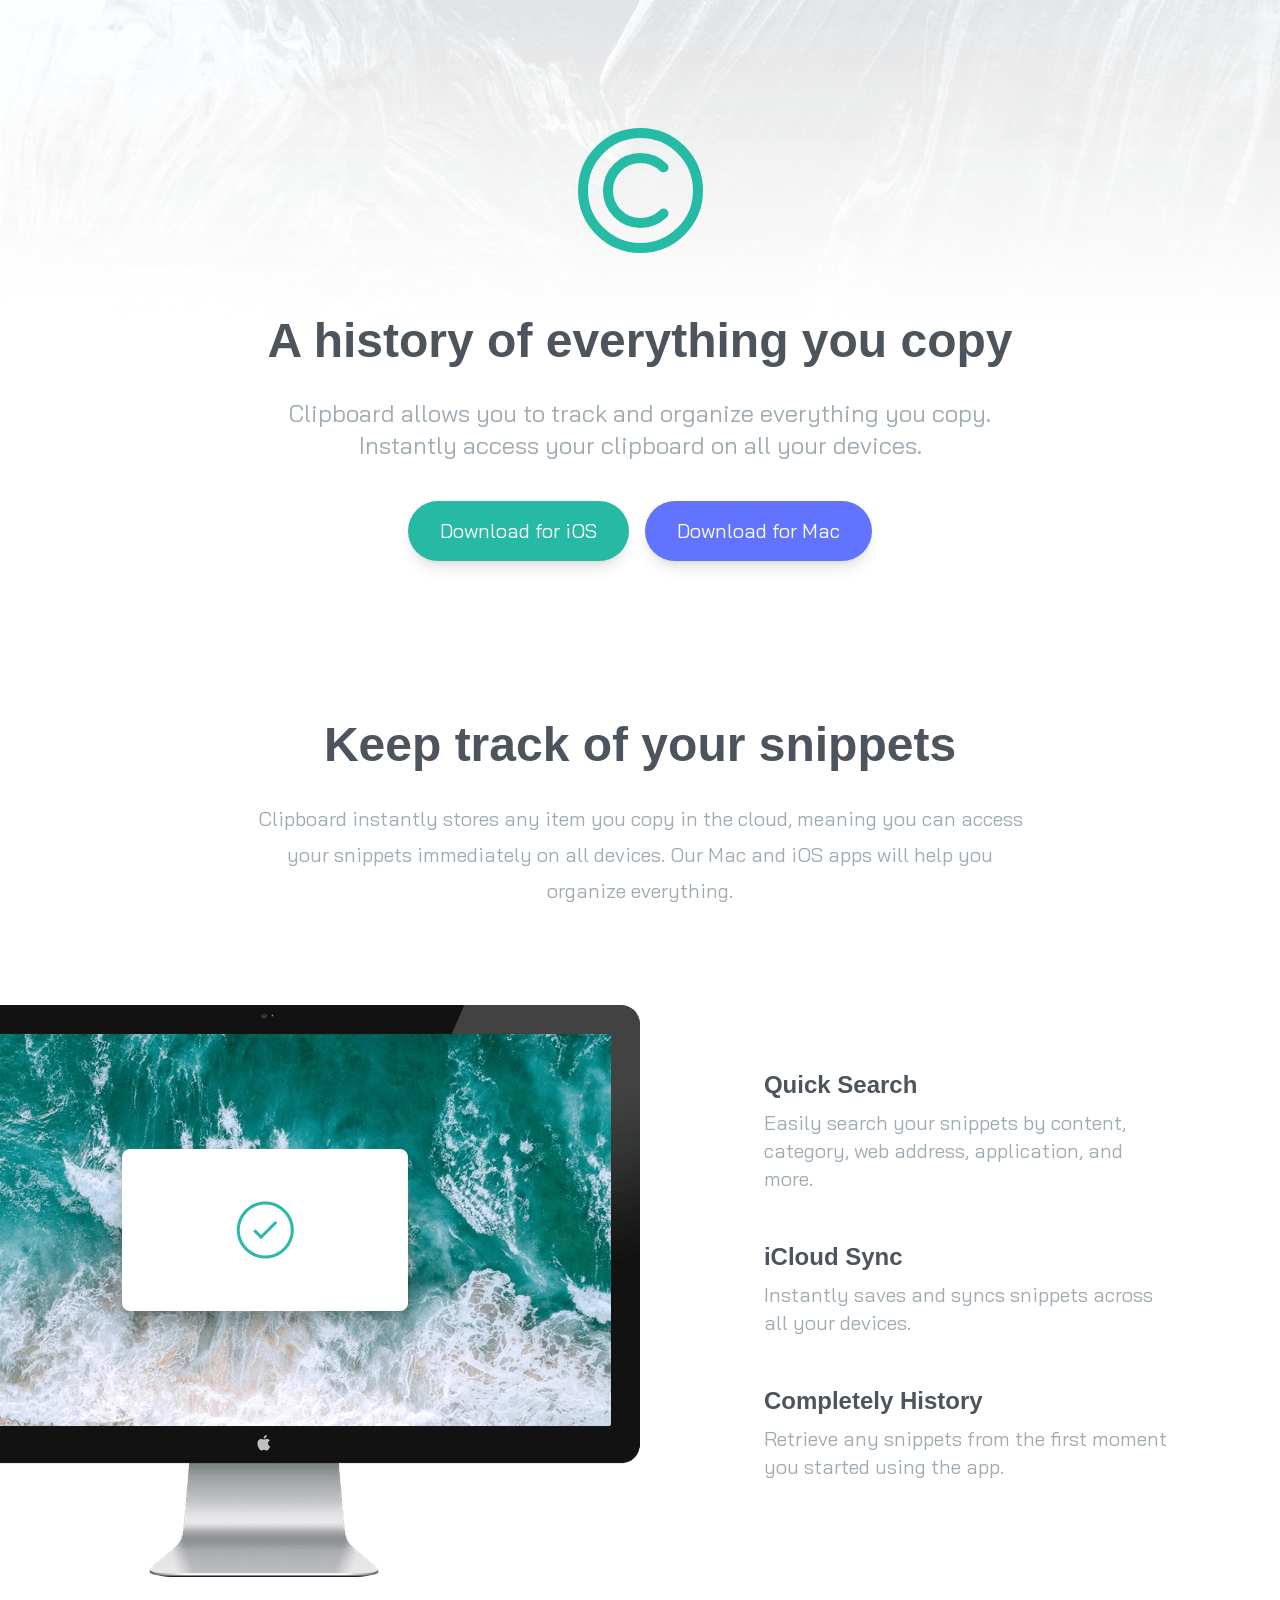
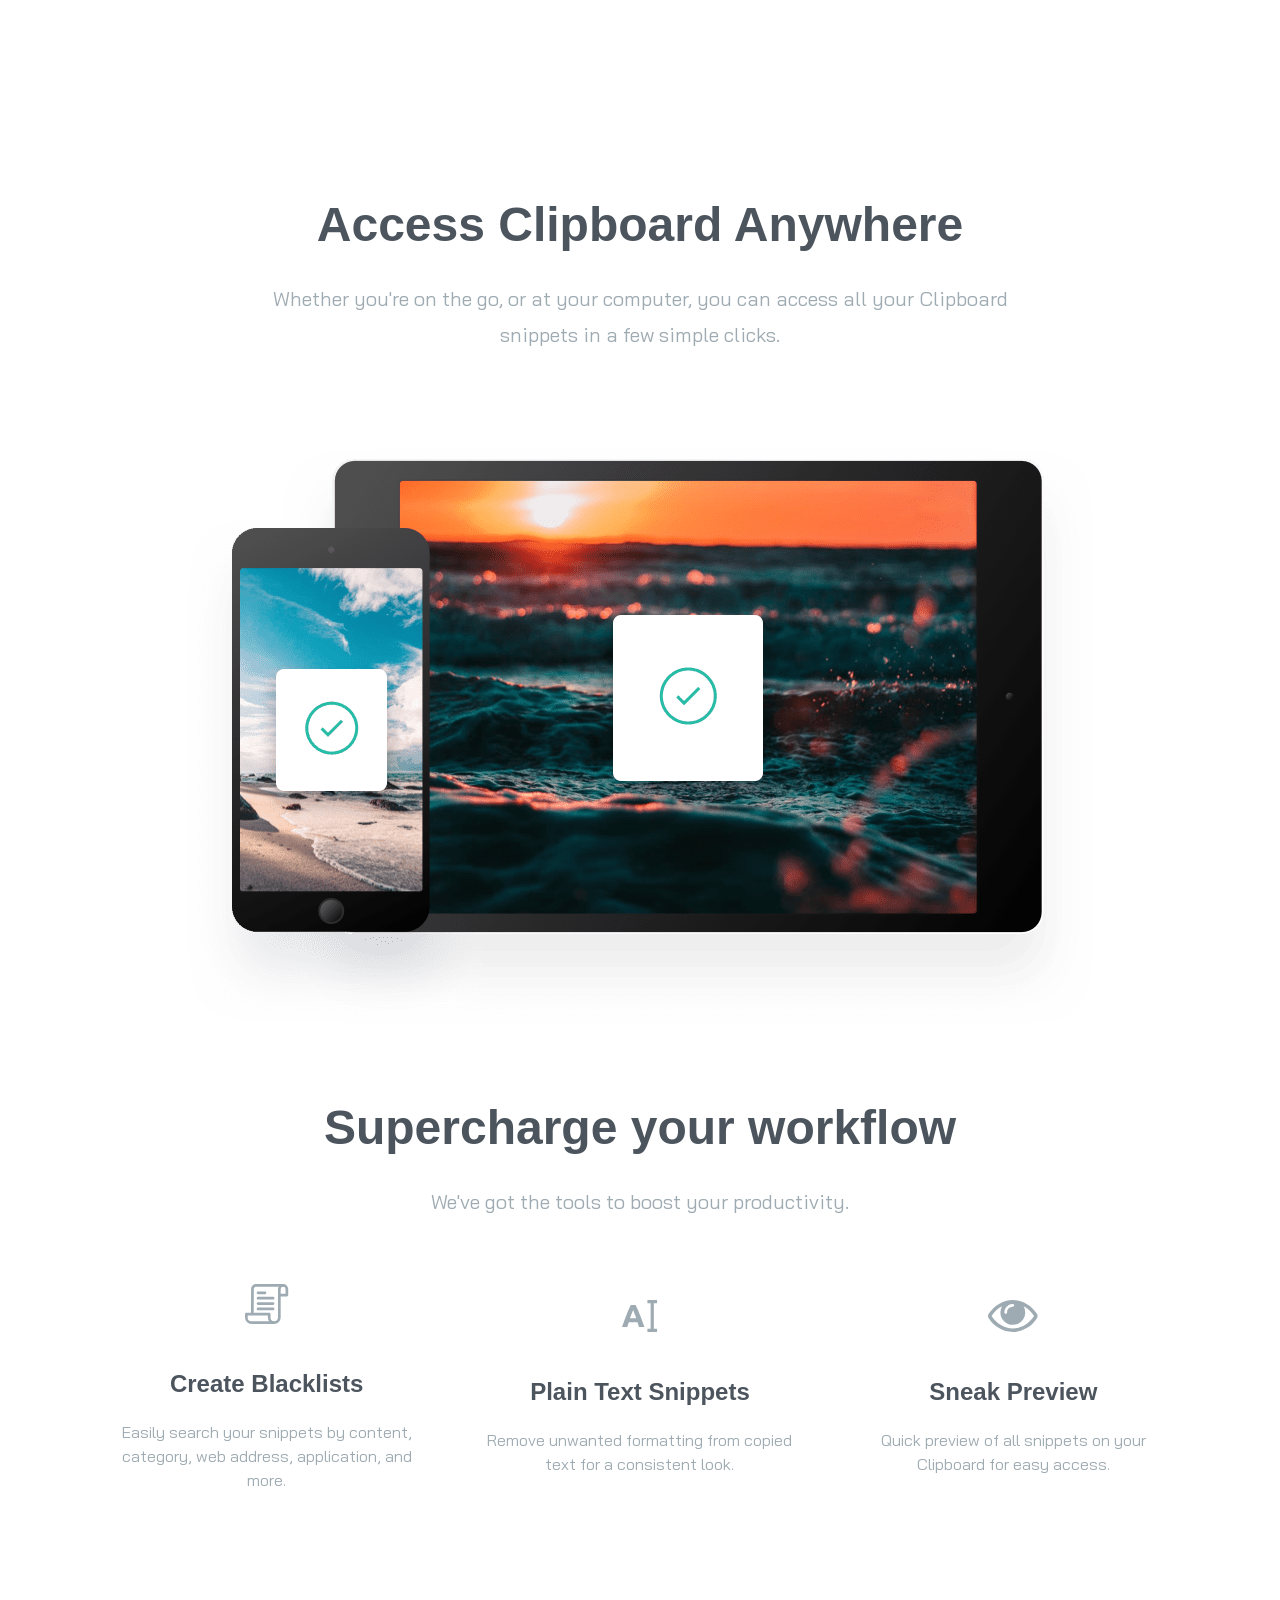
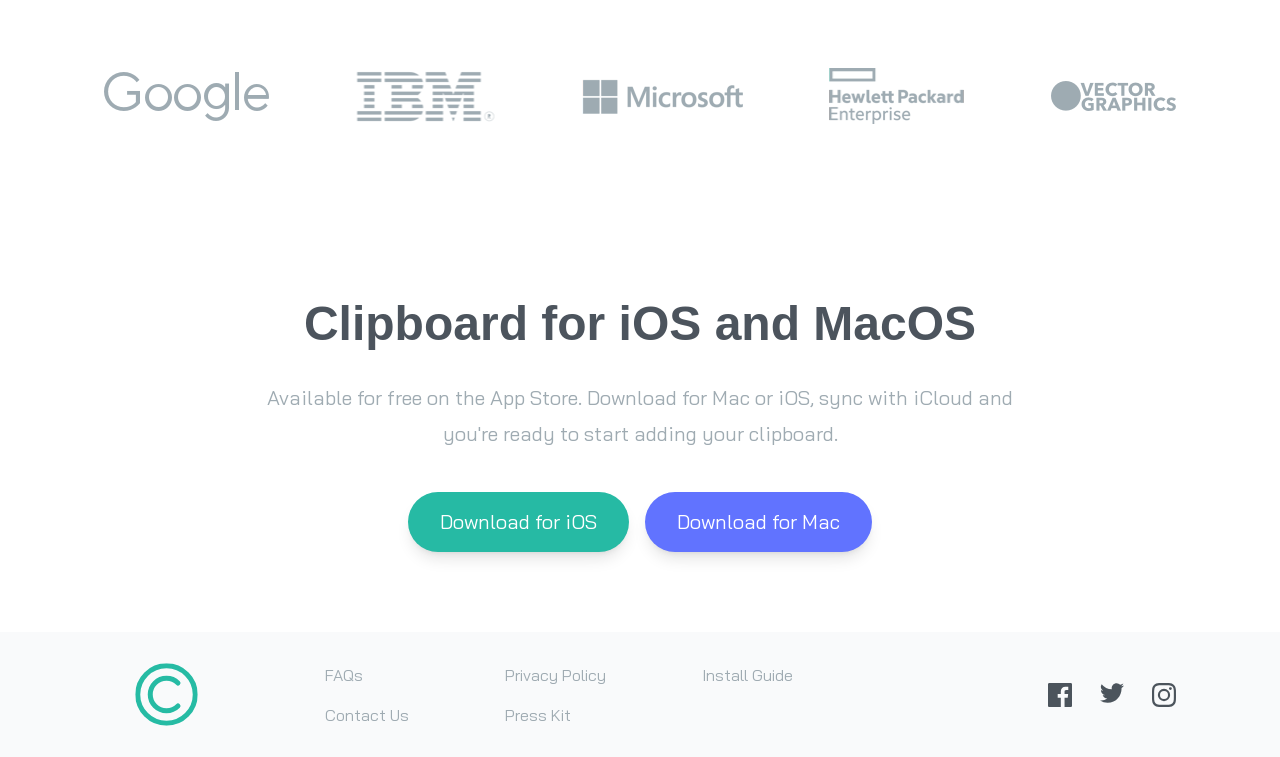
==== commit 7d79bf9b: "references and footer" ====
--- a/index.html
+++ b/index.html
@@ -201,5 +201,151 @@
         </div>
       </div>
     </section>
+
+    <!-- References Section -->
+    <section id="references">
+      <div
+        class="flex flex-col items-center justify-between max-w-6xl px-10 mx-auto space-y-16 my-44 md:flex-row md:space-y-0"
+      >
+        <img src="images/logo-google.png" alt="" />
+        <img src="images/logo-ibm.png" alt="" />
+        <img src="images/logo-microsoft.png" alt="" />
+        <img src="images/logo-hp.png" alt="" />
+        <img src="images/logo-vector-graphics.png" alt="" />
+      </div>
+    </section>
+
+    <!-- Bottom CTA Section -->
+    <section id="bottom">
+      <div class="section-container my-20">
+        <h3>Clipboard for iOS and MacOS</h3>
+        <p class="section-content mb-10">
+          Available for free on the App Store. Download for Mac or iOS, sync
+          with iCloud and you're ready to start adding your clipboard.
+        </p>
+
+        <!-- Button Container -->
+        <div class="button-container">
+          <a
+            href="#"
+            class="p-4 px-8 rounded-full shadow-lg bg-strongCyan duration-200 hover:opacity-80"
+            >Download for iOS
+          </a>
+          <a
+            href="#"
+            class="p-4 px-8 rounded-full shadow-lg bg-lightBlue duration-200 hover:opacity-80"
+            >Download for Mac
+          </a>
+        </div>
+      </div>
+    </section>
+
+    <!-- Footer -->
+    <footer class="bg-gray-50">
+      <div class="section-container">
+        <div class="flex flex-col items-center justify-between md:flex-row">
+          <!-- Image -->
+          <svg
+            width="125"
+            height="125"
+            class="scale-50"
+            xmlns="http://www.w3.org/2000/svg"
+          >
+            <g
+              stroke="#26BBA4"
+              stroke-width="10"
+              fill="none"
+              fill-rule="evenodd"
+            >
+              <circle cx="62.5" cy="62.5" r="57.5" />
+              <path
+                d="M85.481 85.481c-12.692 12.692-33.27 12.692-45.962 0s-12.692-33.27 0-45.962 33.27-12.692 45.962 0"
+                stroke-linecap="round"
+              />
+            </g>
+          </svg>
+          <!-- Container for Menus and Social -->
+          <div
+            class="flex flex-col items-center justify-between flex-1 mb-10 space-y-6 md:flex-row md:mb-0 md:space-y-0 text-grayishBlue"
+          >
+            <!-- Menus -->
+            <div
+              class="flex flex-col space-y-4 md:flex-row md:ml-24 md:space-x-24 md:space-y-0"
+            >
+              <!-- Menu 1 -->
+              <div class="flex flex-col space-y-4 text-center md:text-left">
+                <div><a href="#" class="hover:text-strongCyan">FAQs</a></div>
+                <div>
+                  <a href="#" class="hover:text-strongCyan">Contact Us</a>
+                </div>
+              </div>
+
+              <!-- Menu 2 -->
+              <div class="flex flex-col space-y-4 text-center md:text-left">
+                <div>
+                  <a href="#" class="hover:text-strongCyan">Privacy Policy</a>
+                </div>
+                <div>
+                  <a href="#" class="hover:text-strongCyan">Press Kit</a>
+                </div>
+              </div>
+
+              <!-- Menu 3 -->
+              <div class="flex flex-col space-y-4 text-center md:text-left">
+                <div>
+                  <a href="#" class="hover:text-strongCyan">Install Guide</a>
+                </div>
+              </div>
+            </div>
+
+            <!-- Social Icons -->
+            <div class="flex justify-between w-32 py-1">
+              <a href="#">
+                <svg
+                  width="24"
+                  height="24"
+                  class="duration-200 ficon"
+                  xmlns="http://www.w3.org/2000/svg"
+                >
+                  <path
+                    d="M22.675 0H1.325C.593 0 0 .593 0 1.325v21.351C0 23.407.593 24 1.325 24H12.82v-9.294H9.692v-3.622h3.128V8.413c0-3.1 1.893-4.788 4.659-4.788 1.325 0 2.463.099 2.795.143v3.24l-1.918.001c-1.504 0-1.795.715-1.795 1.763v2.313h3.587l-.467 3.622h-3.12V24h6.116c.73 0 1.323-.593 1.323-1.325V1.325C24 .593 23.407 0 22.675 0z"
+                    fill="#4C545C"
+                    fill-rule="nonzero"
+                  />
+                </svg>
+              </a>
+              <a href="#">
+                <svg
+                  width="24"
+                  height="20"
+                  class="duration-200 ficon"
+                  xmlns="http://www.w3.org/2000/svg"
+                >
+                  <path
+                    d="M24 2.557a9.83 9.83 0 01-2.828.775A4.932 4.932 0 0023.337.608a9.864 9.864 0 01-3.127 1.195A4.916 4.916 0 0016.616.248c-3.179 0-5.515 2.966-4.797 6.045A13.978 13.978 0 011.671 1.149a4.93 4.93 0 001.523 6.574 4.903 4.903 0 01-2.229-.616c-.054 2.281 1.581 4.415 3.949 4.89a4.935 4.935 0 01-2.224.084 4.928 4.928 0 004.6 3.419A9.9 9.9 0 010 17.54a13.94 13.94 0 007.548 2.212c9.142 0 14.307-7.721 13.995-14.646A10.025 10.025 0 0024 2.557z"
+                    fill="#4C545C"
+                    fill-rule="nonzero"
+                  />
+                </svg>
+              </a>
+              <a href="#">
+                <svg
+                  width="24"
+                  height="24"
+                  class="duration-200 ficon"
+                  xmlns="http://www.w3.org/2000/svg"
+                >
+                  <path
+                    d="M12 2.163c3.204 0 3.584.012 4.85.07 3.252.148 4.771 1.691 4.919 4.919.058 1.265.069 1.645.069 4.849 0 3.205-.012 3.584-.069 4.849-.149 3.225-1.664 4.771-4.919 4.919-1.266.058-1.644.07-4.85.07-3.204 0-3.584-.012-4.849-.07-3.26-.149-4.771-1.699-4.919-4.92-.058-1.265-.07-1.644-.07-4.849 0-3.204.013-3.583.07-4.849.149-3.227 1.664-4.771 4.919-4.919 1.266-.057 1.645-.069 4.849-.069zM12 0C8.741 0 8.333.014 7.053.072 2.695.272.273 2.69.073 7.052.014 8.333 0 8.741 0 12c0 3.259.014 3.668.072 4.948.2 4.358 2.618 6.78 6.98 6.98C8.333 23.986 8.741 24 12 24c3.259 0 3.668-.014 4.948-.072 4.354-.2 6.782-2.618 6.979-6.98.059-1.28.073-1.689.073-4.948 0-3.259-.014-3.667-.072-4.947-.196-4.354-2.617-6.78-6.979-6.98C15.668.014 15.259 0 12 0zm0 5.838a6.162 6.162 0 100 12.324 6.162 6.162 0 000-12.324zM12 16a4 4 0 110-8 4 4 0 010 8zm6.406-11.845a1.44 1.44 0 100 2.881 1.44 1.44 0 000-2.881z"
+                    fill="#4C545C"
+                    fill-rule="nonzero"
+                  />
+                </svg>
+              </a>
+            </div>
+          </div>
+        </div>
+      </div>
+    </footer>
   </body>
 </html>
--- a/css/style.css
+++ b/css/style.css
@@ -586,6 +586,11 @@
   margin-bottom: 5rem;
 }
 
+.my-44 {
+  margin-top: 11rem;
+  margin-bottom: 11rem;
+}
+
 .mb-10 {
   margin-bottom: 2.5rem;
 }
@@ -594,10 +599,6 @@
   margin-bottom: 4rem;
 }
 
-.mb-2 {
-  margin-bottom: 0.5rem;
-}
-
 .mb-24 {
   margin-bottom: 6rem;
 }
@@ -618,12 +619,30 @@
   display: flex;
 }
 
+.w-32 {
+  width: 8rem;
+}
+
 .max-w-3xl {
   max-width: 48rem;
 }
 
+.max-w-6xl {
+  max-width: 72rem;
+}
+
 .max-w-md {
   max-width: 28rem;
+}
+
+.flex-1 {
+  flex: 1 1 0%;
+}
+
+.scale-50 {
+  --tw-scale-x: .5;
+  --tw-scale-y: .5;
+  transform: translate(var(--tw-translate-x), var(--tw-translate-y)) rotate(var(--tw-rotate)) skewX(var(--tw-skew-x)) skewY(var(--tw-skew-y)) scaleX(var(--tw-scale-x)) scaleY(var(--tw-scale-y));
 }
 
 .flex-col {
@@ -650,14 +669,31 @@
   margin-bottom: calc(4rem * var(--tw-space-y-reverse));
 }
 
+.space-y-4 > :not([hidden]) ~ :not([hidden]) {
+  --tw-space-y-reverse: 0;
+  margin-top: calc(1rem * calc(1 - var(--tw-space-y-reverse)));
+  margin-bottom: calc(1rem * var(--tw-space-y-reverse));
+}
+
 .space-y-5 > :not([hidden]) ~ :not([hidden]) {
   --tw-space-y-reverse: 0;
   margin-top: calc(1.25rem * calc(1 - var(--tw-space-y-reverse)));
   margin-bottom: calc(1.25rem * var(--tw-space-y-reverse));
 }
 
+.space-y-6 > :not([hidden]) ~ :not([hidden]) {
+  --tw-space-y-reverse: 0;
+  margin-top: calc(1.5rem * calc(1 - var(--tw-space-y-reverse)));
+  margin-bottom: calc(1.5rem * var(--tw-space-y-reverse));
+}
+
 .rounded-full {
   border-radius: 9999px;
+}
+
+.bg-gray-50 {
+  --tw-bg-opacity: 1;
+  background-color: rgb(249 250 251 / var(--tw-bg-opacity));
 }
 
 .bg-lightBlue {
@@ -684,8 +720,17 @@
   padding-right: 2rem;
 }
 
+.py-1 {
+  padding-top: 0.25rem;
+  padding-bottom: 0.25rem;
+}
+
 .pt-16 {
   padding-top: 4rem;
+}
+
+.text-center {
+  text-align: center;
 }
 
 .text-2xl {
@@ -696,15 +741,6 @@
 .text-xl {
   font-size: 1.25rem;
   line-height: 1.75rem;
-}
-
-.font-bold {
-  font-weight: 700;
-}
-
-.text-darkGrayishBlue {
-  --tw-text-opacity: 1;
-  color: hsl(210 10% 33% / var(--tw-text-opacity));
 }
 
 .text-grayishBlue {
@@ -789,6 +825,16 @@
   }
 }
 
+.ficon:hover {
+  filter: invert(53%) sepia(68%) saturate(434%) hue-rotate(121deg)
+    brightness(101%) contrast(94%);
+}
+
+.hover\:text-strongCyan:hover {
+  --tw-text-opacity: 1;
+  color: hsl(171 66% 44% / var(--tw-text-opacity));
+}
+
 .hover\:opacity-80:hover {
   opacity: 0.8;
 }
@@ -798,8 +844,16 @@
     position: absolute;
   }
 
+  .md\:mb-0 {
+    margin-bottom: 0px;
+  }
+
   .md\:mb-60 {
     margin-bottom: 15rem;
+  }
+
+  .md\:ml-24 {
+    margin-left: 6rem;
   }
 
   .md\:w-1\/2 {
@@ -816,6 +870,12 @@
     margin-left: calc(3rem * calc(1 - var(--tw-space-x-reverse)));
   }
 
+  .md\:space-x-24 > :not([hidden]) ~ :not([hidden]) {
+    --tw-space-x-reverse: 0;
+    margin-right: calc(6rem * var(--tw-space-x-reverse));
+    margin-left: calc(6rem * calc(1 - var(--tw-space-x-reverse)));
+  }
+
   .md\:space-x-32 > :not([hidden]) ~ :not([hidden]) {
     --tw-space-x-reverse: 0;
     margin-right: calc(8rem * var(--tw-space-x-reverse));
